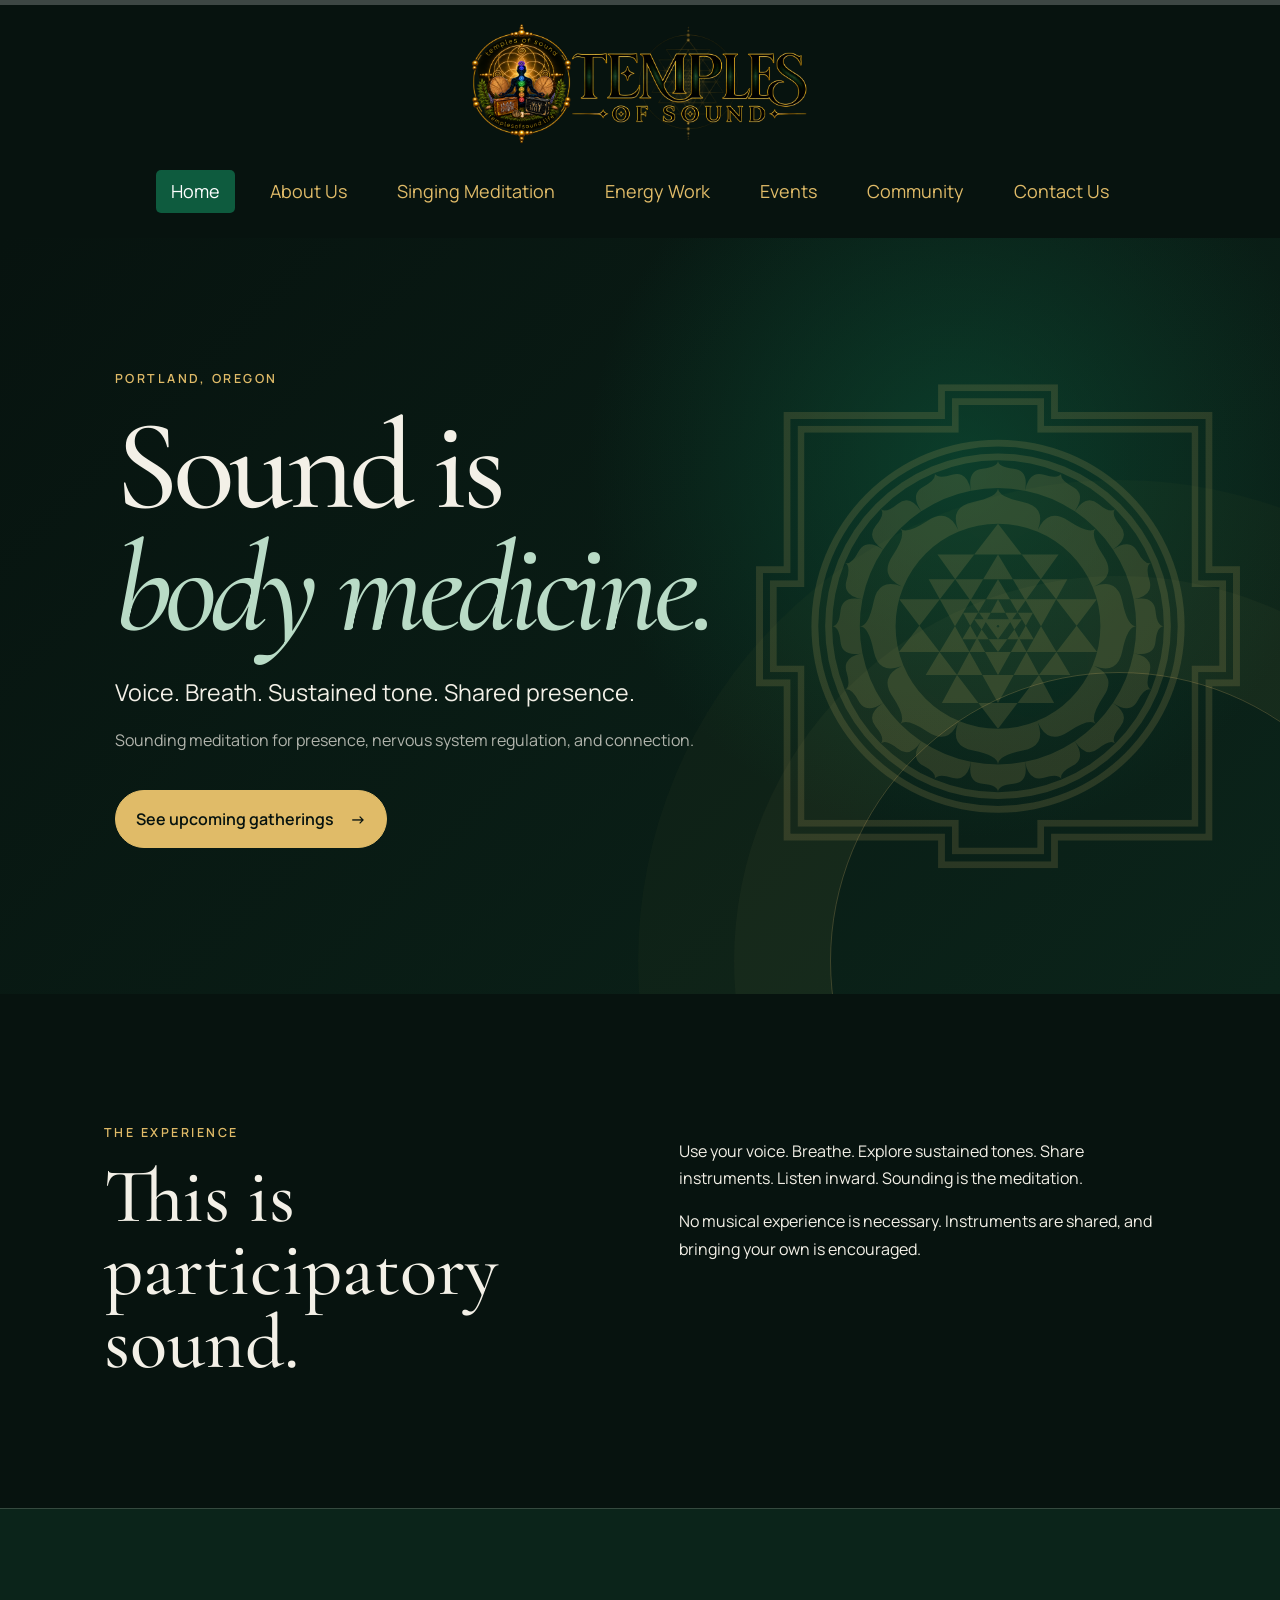
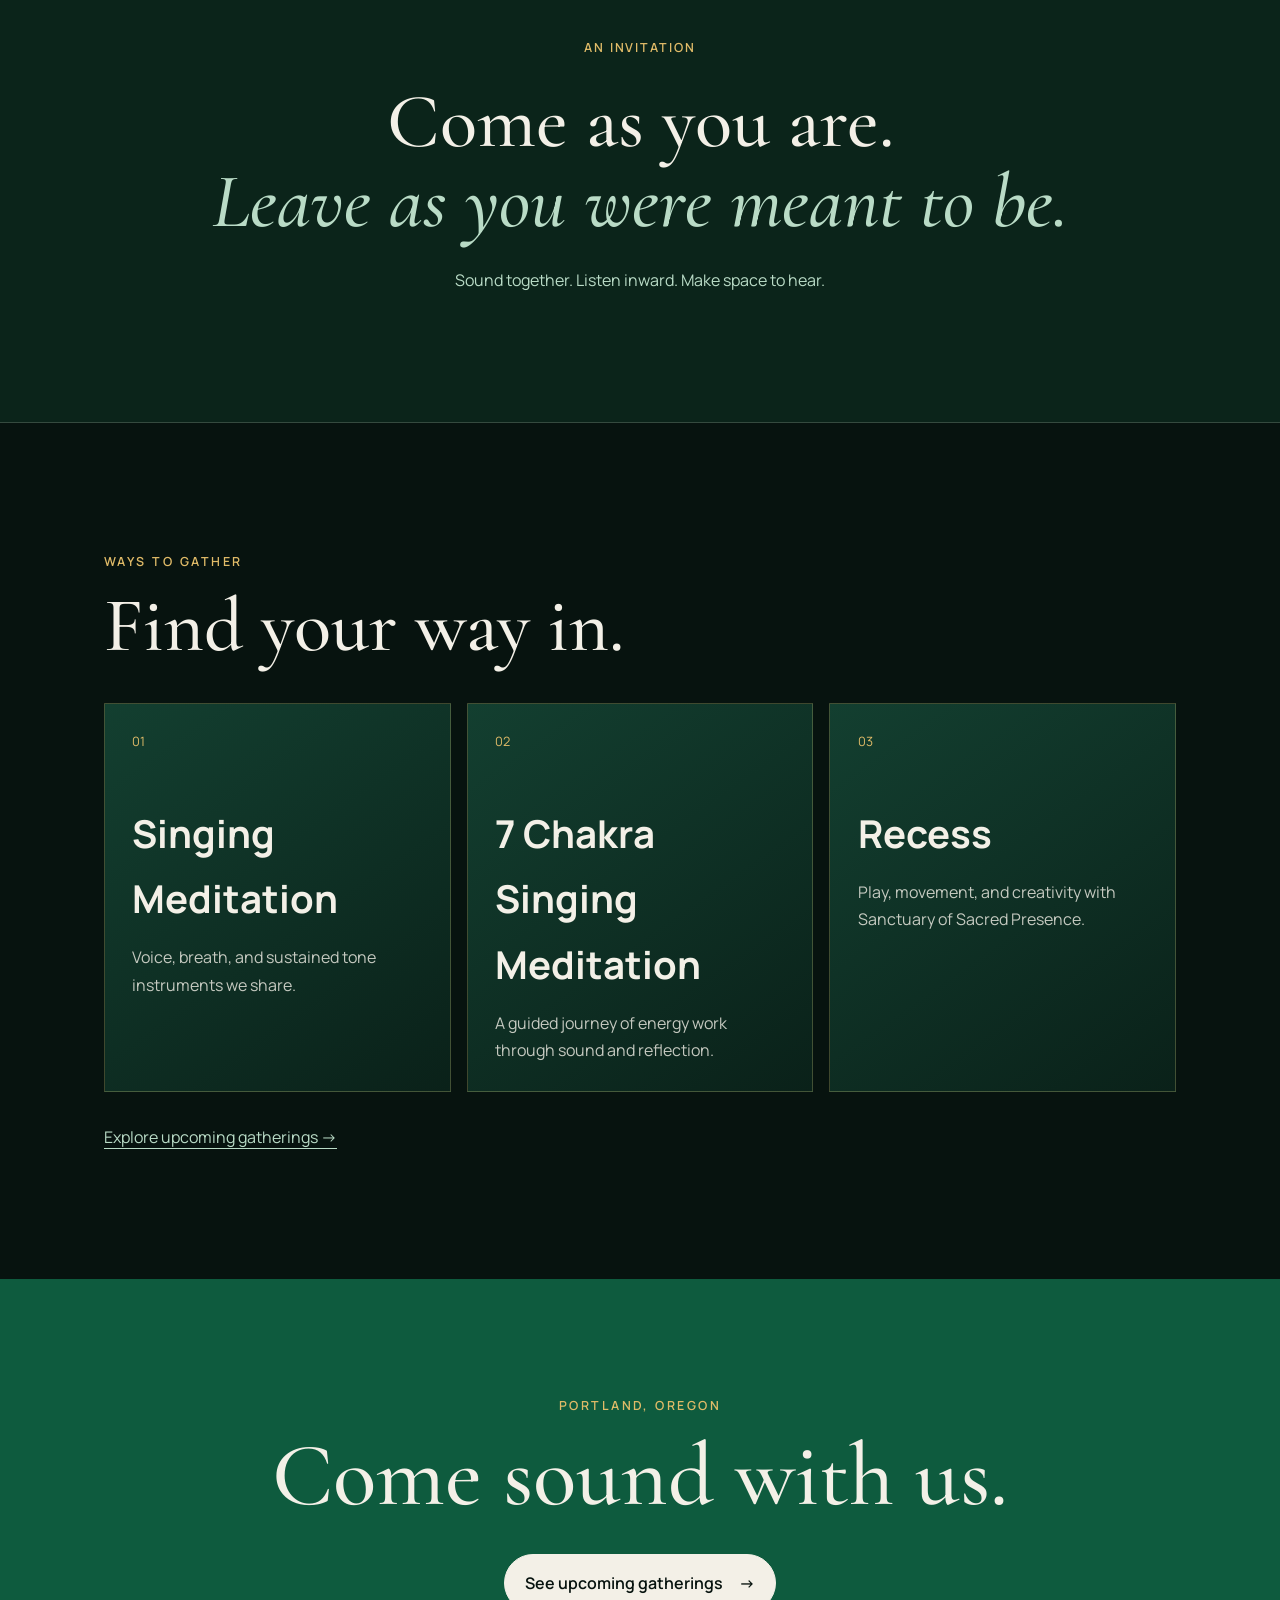
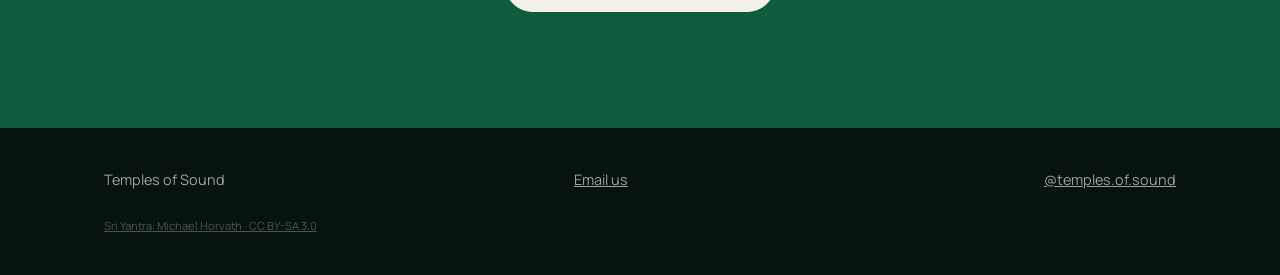
==== index.html @ f9190e91 "Add files via upload" ====
<!doctype html>
<html lang="en">
<head>
  <meta charset="utf-8">
  <meta name="viewport" content="width=device-width, initial-scale=1">
  <meta name="description" content="Participatory sound meditation in Portland, Oregon. Sound, breathe, and explore sustained tones with Temples of Sound. No musical experience needed.">
  <meta name="theme-color" content="#07130f">
  <title>Temples of Sound | Sound together in Portland</title>
  <link rel="preconnect" href="https://fonts.googleapis.com">
  <link rel="preconnect" href="https://fonts.gstatic.com" crossorigin>
  <link href="https://fonts.googleapis.com/css2?family=Cormorant+Garamond:wght@500;600&family=Manrope:wght@400;500;600&display=swap" rel="stylesheet">
  <link rel="stylesheet" href="home.css?v=7">
  <link rel="icon" type="image/svg+xml" href="data:image/svg+xml,%3Csvg xmlns='http://www.w3.org/2000/svg' viewBox='0 0 64 64'%3E%3Crect width='64' height='64' rx='32' fill='%2307130f'/%3E%3Cg fill='none' stroke='%23d9b968' stroke-width='2.5'%3E%3Cellipse cx='32' cy='30' rx='8' ry='21'/%3E%3Cellipse cx='32' cy='30' rx='8' ry='21' transform='rotate(45 32 30)'/%3E%3Cellipse cx='32' cy='30' rx='8' ry='21' transform='rotate(90 32 30)'/%3E%3Cellipse cx='32' cy='30' rx='8' ry='21' transform='rotate(135 32 30)'/%3E%3C/g%3E%3C/svg%3E">
</head>
<body>
  <header class="header">
    <div class="header-inner">
      <a class="brand" href="/" aria-label="Temples of Sound home">
        <img src="assets/header-logo.png" alt="Temples of Sound">
      </a>
      <nav class="nav home-nav" aria-label="Main navigation">
        <a class="active" href="/" aria-current="page">Home</a>
        <a href="/about.html">About Us</a>
        <a href="/singing-meditation.html">Singing Meditation</a>
        <a href="/energy-work.html">Energy Work</a>
        <a href="/events.html">Events</a>
        <a href="/community.html">Community</a>
        <a href="/contact.html">Contact Us</a>
      </nav>
    </div>
  </header>

  <main id="top">
    <section class="hero" aria-labelledby="hero-title">
      <img class="hero-symbol" src="sri-yantra-actual.svg" alt="" aria-hidden="true">
      <p class="eyebrow">Portland, Oregon</p>
      <h1 id="hero-title">Sound is<br><em>body medicine.</em></h1>
      <p class="intro">Voice. Breath. Sustained tone. Shared presence.</p>
      <p class="supporting">Sounding meditation for presence, nervous system regulation, and connection.</p>
      <a class="button" href="events.html">See upcoming gatherings <span aria-hidden="true">→</span></a>
    </section>

    <section class="welcome" id="participate" aria-labelledby="welcome-title">
      <div>
        <p class="eyebrow">The experience</p>
        <h2 id="welcome-title">This is participatory sound.</h2>
      </div>
      <div class="welcome-copy">
        <p>Use your voice. Breathe. Explore sustained tones. Share instruments. Listen inward. Sounding is the meditation.</p>
        <p>No musical experience is necessary. Instruments are shared, and bringing your own is encouraged.</p>
      </div>
    </section>

    <section class="mantra" aria-label="Temples of Sound invitation">
      <p>An invitation</p>
      <h2>Come as you are.<br><em>Leave as you were meant to be.</em></h2>
      <div>Sound together. Listen inward. Make space to hear.</div>
    </section>

    <section class="offerings" id="offerings" aria-labelledby="offerings-title">
      <p class="eyebrow">Ways to gather</p>
      <h2 id="offerings-title">Find your way in.</h2>
      <div class="cards">
        <article><span>01</span><h3>Singing Meditation</h3><p>Voice, breath, and sustained tone instruments we share.</p></article>
        <article><span>02</span><h3>7 Chakra Singing Meditation</h3><p>A guided journey of energy work through sound and reflection.</p></article>
        <article><span>03</span><h3>Recess</h3><p>Play, movement, and creativity with Sanctuary of Sacred Presence.</p></article>
      </div>
      <a class="text-link" href="events.html">Explore upcoming gatherings <span aria-hidden="true">→</span></a>
    </section>

    <section class="closing" aria-labelledby="closing-title">
      <p class="eyebrow">Portland, Oregon</p>
      <h2 id="closing-title">Come sound with us.</h2>
      <a class="button" href="events.html">See upcoming gatherings <span aria-hidden="true">→</span></a>
    </section>
  </main>

  <footer>
    <p>Temples of Sound</p>
    <a href="mailto:templesofsound.pdx@gmail.com">Email us</a>
    <a href="https://www.instagram.com/temples.of.sound/" target="_blank" rel="noopener noreferrer">@temples.of.sound</a>
    <a class="art-credit" href="https://commons.wikimedia.org/wiki/File:SriYantra_monochrome.svg" target="_blank" rel="noopener noreferrer">Sri Yantra: Michael Horvath · CC BY-SA 3.0</a>
  </footer>
</body>
</html>
---- home.css ----
/* Homepage styles */
:root {
  --ink: #07130f;
  --forest: #0b241a;
  --emerald: #0e5b3e;
  --mint: #b9dbc6;
  --gold: #e0bb68;
  --cream: #f3f0e7;
  --line: rgba(243, 240, 231, 0.18);
}

* { box-sizing: border-box; }

html { scroll-behavior: smooth; scroll-padding-top: 5rem; }

body {
  margin: 0;
  color: var(--cream);
  background: var(--ink);
  font-family: "Manrope", system-ui, sans-serif;
  font-size: 1rem;
  line-height: 1.7;
}

a { color: inherit; }
a:focus-visible { outline: 2px solid var(--gold); outline-offset: 5px; }

.header { background: var(--ink); border-top: 5px solid rgba(255,255,255,.22); }
.header-inner { max-width: 1120px; margin: auto; padding: 18px 28px 0; }
.nav { display: flex; justify-content: center; gap: 20px; flex-wrap: wrap; padding: 22px 0 25px; }
.nav a { color: var(--gold); text-decoration: none; font-size: 18px; padding: 6px 15px; border-radius: 5px; transition: .2s; }
.nav a:hover, .nav a.active { background: var(--emerald); color: white; }

.brand {
  display: flex;
  justify-content: center;
  text-decoration: none;
}

.brand img {
  display: block;
  width: min(360px, 72vw);
  height: auto;
}

.header-link, .text-link {
  color: var(--mint);
  text-underline-offset: .3rem;
  text-decoration-thickness: 1px;
}

.hero {
  position: relative;
  isolation: isolate;
  min-height: min(760px, 84svh);
  display: flex;
  flex-direction: column;
  justify-content: center;
  align-items: flex-start;
  overflow: hidden;
  padding: 5rem max(1.25rem, calc((100vw - 1050px) / 2)) 6rem;
  background:
    radial-gradient(circle at 75% 30%, rgba(14, 91, 62, .52), transparent 34%),
    linear-gradient(135deg, var(--ink), var(--forest));
}

.hero::after {
  content: "";
  position: absolute;
  z-index: -1;
  inset: auto -8rem -16rem auto;
  width: 36rem;
  aspect-ratio: 1;
  border: 1px solid rgba(217, 185, 104, .25);
  border-radius: 50%;
  box-shadow: 0 0 0 6rem rgba(217, 185, 104, .035), 0 0 0 12rem rgba(217, 185, 104, .025);
}

.hero-symbol {
  position: absolute;
  z-index: -1;
  top: 50%;
  right: clamp(-6rem, 2vw, 3rem);
  width: clamp(18rem, 40vw, 34rem);
  aspect-ratio: 1;
  transform: translateY(-48%);
  opacity: .15;
  filter: drop-shadow(0 0 18px rgba(224, 187, 104, .06));
}

.eyebrow {
  margin: 0 0 1.1rem;
  color: var(--gold);
  font-size: .78rem;
  font-weight: 600;
  letter-spacing: .2em;
  text-transform: uppercase;
}

h1, h2 {
  margin: 0;
  font-family: "Cormorant Garamond", Georgia, serif;
  font-weight: 500;
  line-height: .95;
}

h1 {
  max-width: 850px;
  font-size: clamp(4rem, 10vw, 8.5rem);
  letter-spacing: -.045em;
}

h1 em { color: var(--mint); font-weight: 500; }

.intro {
  max-width: 690px;
  margin: 1.6rem 0 0;
  font-size: clamp(1.15rem, 2.1vw, 1.45rem);
  line-height: 1.55;
}

.supporting { max-width: 670px; margin: 1rem 0 0; color: rgba(243, 240, 231, .72); }

.button {
  display: inline-flex;
  align-items: center;
  gap: 1rem;
  margin-top: 2.25rem;
  padding: .9rem 1.25rem;
  color: var(--ink);
  background: var(--gold);
  border: 1px solid var(--gold);
  border-radius: 999px;
  font-weight: 600;
  text-decoration: none;
  transition: background .2s ease, color .2s ease, transform .2s ease;
}

.button:hover, .button:focus-visible { color: var(--cream); background: transparent; transform: translateY(-2px); }

.welcome, .practice {
  display: grid;
  grid-template-columns: minmax(0, .95fr) minmax(0, 1fr);
  gap: clamp(2.5rem, 8vw, 8rem);
  max-width: 1200px;
  margin: 0 auto;
  padding: clamp(5rem, 10vw, 9rem) clamp(1.25rem, 5vw, 4.5rem);
}

.welcome h2, .practice h2, .mantra h2 { font-size: clamp(2.8rem, 6vw, 5.3rem); }
.welcome-copy, .practice-copy { max-width: 34rem; padding-top: 1rem; }
.welcome-copy p:first-child, .practice-copy p:first-child { margin-top: 0; }

.mantra {
  padding: clamp(5rem, 10vw, 9rem) clamp(1.25rem, 8vw, 8rem);
  color: var(--cream);
  background: var(--forest);
  text-align: center;
  border-block: 1px solid var(--line);
}

.mantra p { margin: 0 0 1.5rem; color: var(--gold); font-size: .78rem; font-weight: 600; letter-spacing: .16em; text-transform: uppercase; }
.mantra h2 { line-height: 1.05; margin-bottom: 1.5rem; }
.mantra em { color: var(--mint); font-weight: 500; }
.mantra div { color: var(--mint); }

.offerings { max-width: 1200px; margin: auto; padding: clamp(5rem, 10vw, 9rem) clamp(1.25rem, 5vw, 4.5rem); }
.offerings h2 { font-size: clamp(2.8rem, 6vw, 5.3rem); }
.cards { display: grid; grid-template-columns: repeat(3, 1fr); gap: 1rem; margin-top: 2.5rem; }
.cards article { min-height: 260px; padding: 1.7rem; border: 1px solid rgba(217, 185, 104, .25); background: linear-gradient(145deg, #133f30, #0a2119); }
.cards span { display: block; margin-bottom: 3rem; color: var(--gold); font-size: .8rem; }
.cards h3 { margin: 0 0 .8rem; font-size: clamp(2rem, 3vw, 2.7rem); }
.cards p { margin: 0; color: rgba(243, 240, 231, .8); }
.offerings .text-link { margin-top: 2rem; }

.closing { padding: clamp(5rem, 9vw, 8rem) 1.25rem; background: var(--emerald); text-align: center; }
.closing h2 { font-size: clamp(3rem, 7vw, 6rem); }
.closing .button { background: var(--cream); border-color: var(--cream); }
.closing .button:hover { background: transparent; color: var(--cream); }

.practice { border-bottom: 1px solid var(--line); }
.text-link { display: inline-block; margin-top: 1.25rem; }

footer {
  display: grid;
  grid-template-columns: 1fr 1fr auto;
  gap: 1.5rem;
  max-width: 1200px;
  margin: 0 auto;
  padding: 2.5rem clamp(1.25rem, 5vw, 4.5rem);
  color: rgba(243, 240, 231, .65);
  font-size: .9rem;
}

footer p { margin: 0; }
.art-credit { opacity: .45; font-size: .7rem; }

@media (max-width: 720px) {
  .header-inner { padding: 18px 18px 0; }
  .brand img { width: min(240px, 68vw); }
  .hero { min-height: calc(88svh - 100px); padding-top: 4rem; }
  .home-nav { display: flex; flex-direction: row; justify-content: flex-start; flex-wrap: nowrap; overflow-x: auto; gap: .35rem; padding: 10px 0 16px; -webkit-overflow-scrolling: touch; }
  .home-nav a { flex: 0 0 auto; white-space: nowrap; font-size: 16px; }
  .hero-symbol { top: 38%; right: -9rem; width: 25rem; opacity: .1; }
  .welcome, .practice { grid-template-columns: 1fr; gap: 2rem; }
  .welcome-copy, .practice-copy { padding-top: 0; }
  .cards { grid-template-columns: 1fr; }
  .cards article { min-height: 0; }
  .cards span { margin-bottom: 1.5rem; }
  footer { grid-template-columns: 1fr; gap: .5rem; }
}

@media (prefers-reduced-motion: reduce) {
  html { scroll-behavior: auto; }
  .button { transition: none; }
}
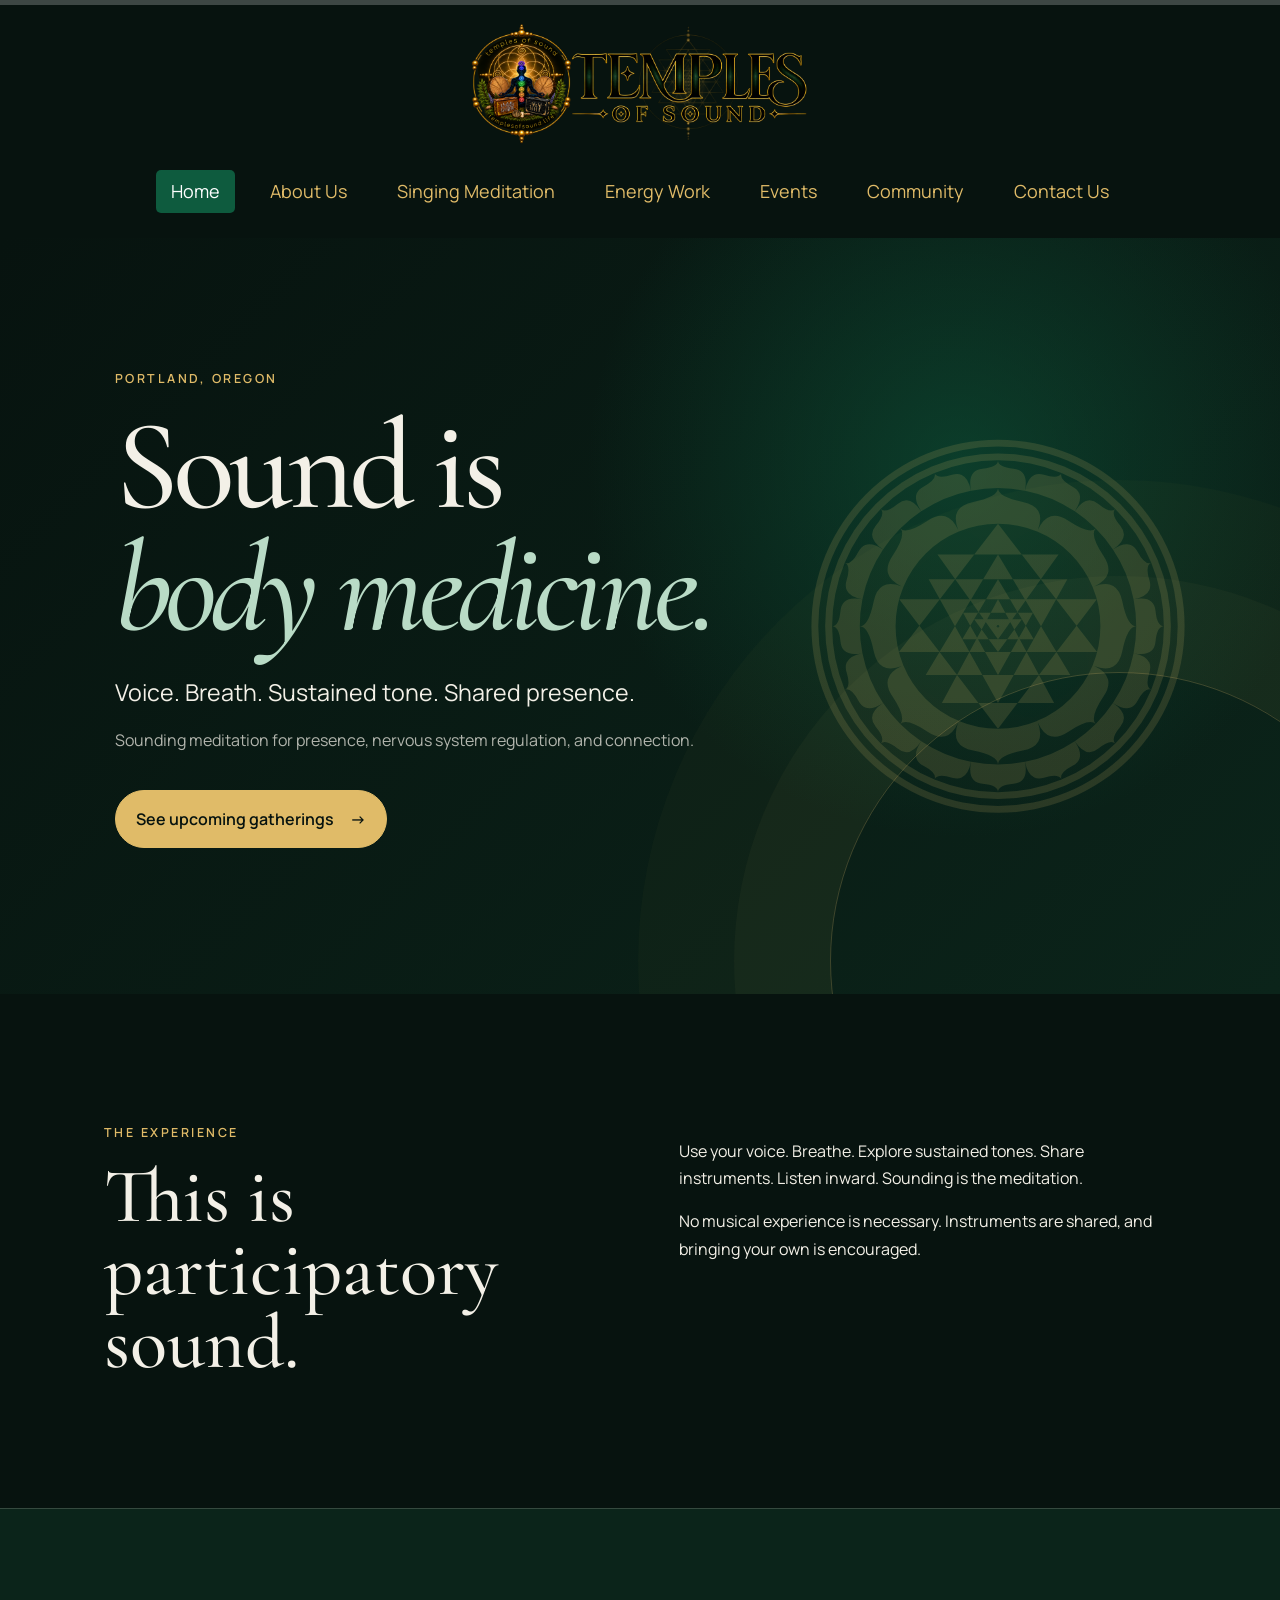
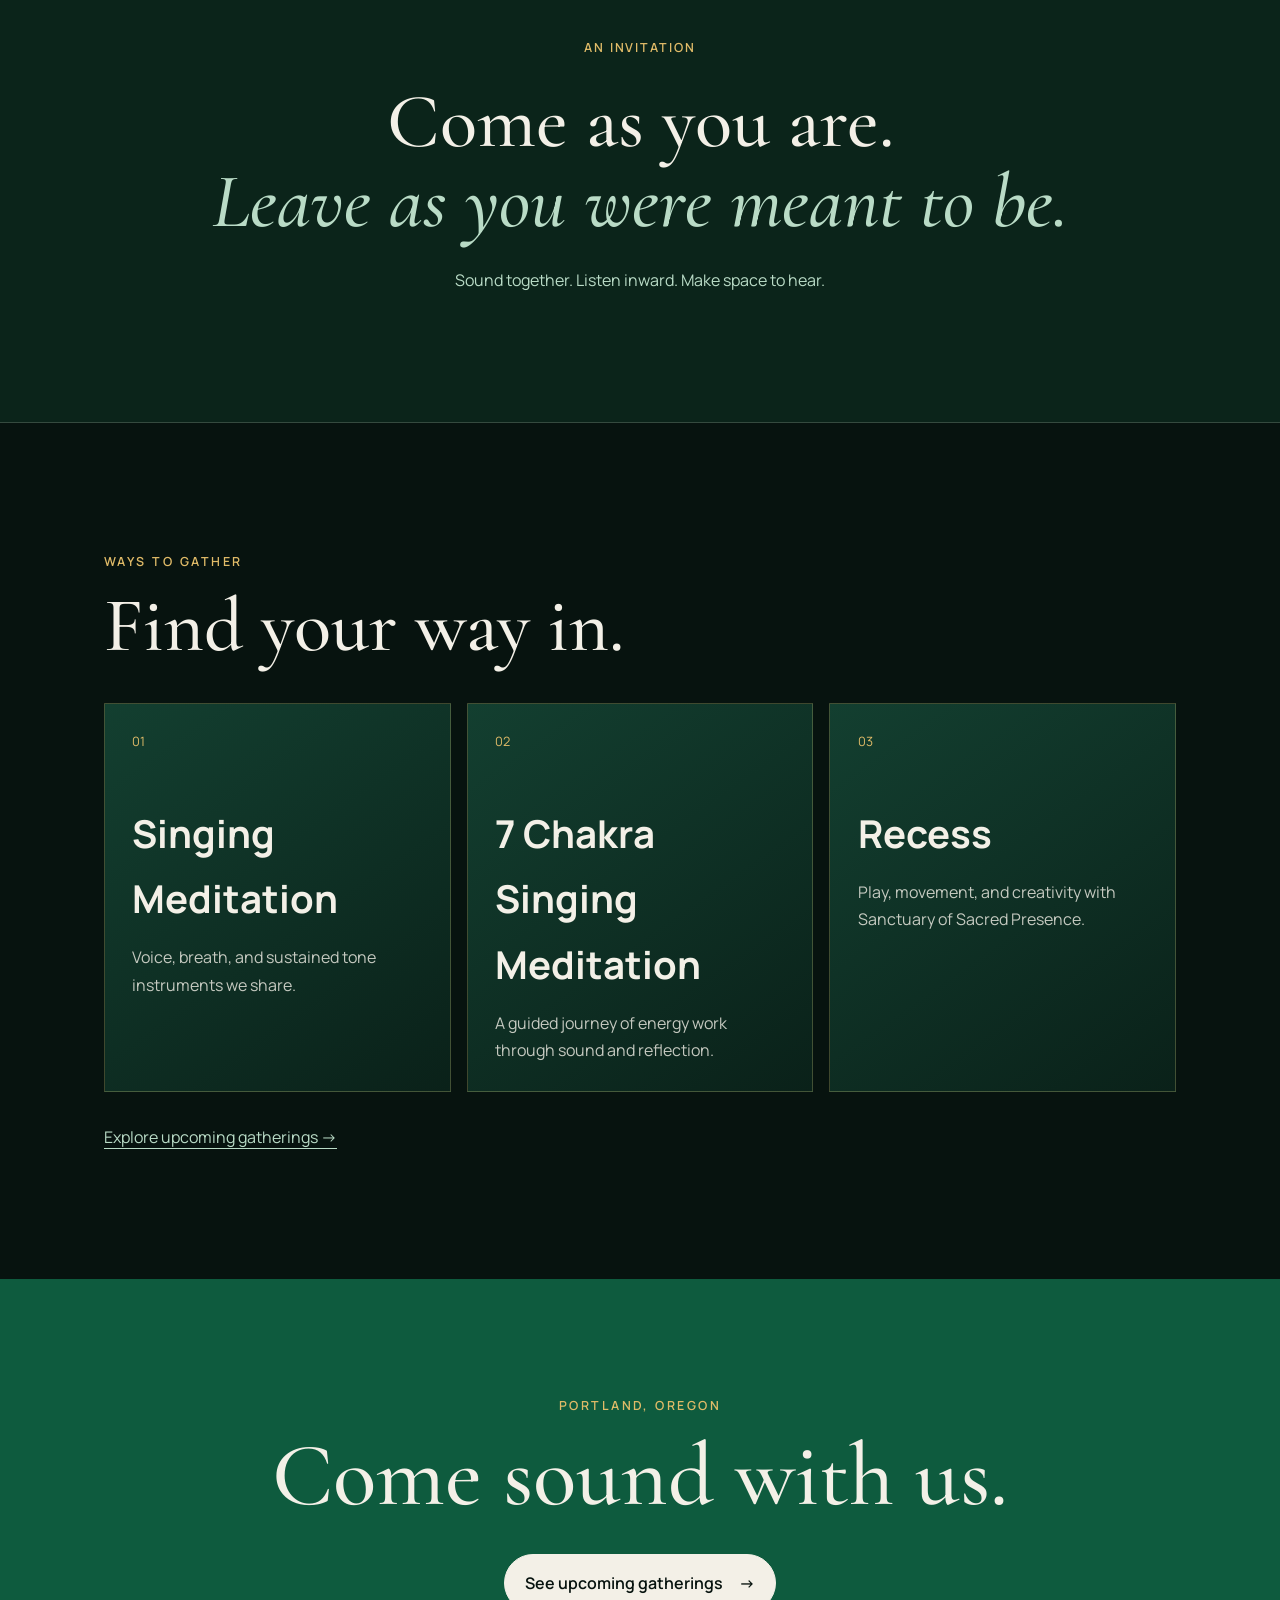
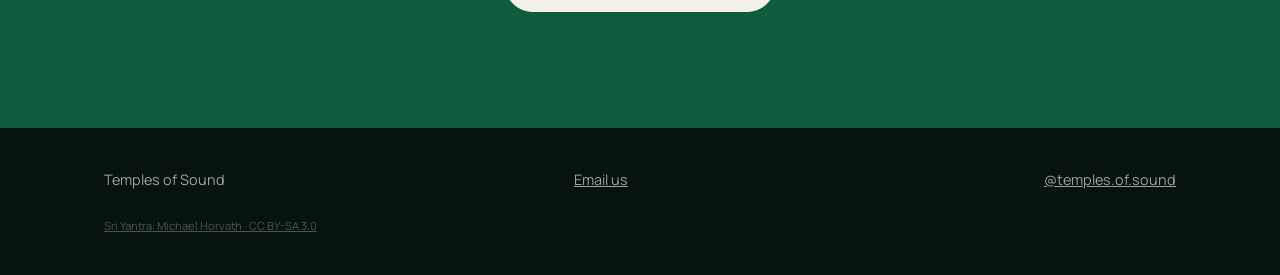
==== commit 1025602d: "Add files via upload" ====
--- a/index.html
+++ b/index.html
@@ -32,7 +32,7 @@
 
   <main id="top">
     <section class="hero" aria-labelledby="hero-title">
-      <img class="hero-symbol" src="sri-yantra-actual.svg" alt="" aria-hidden="true">
+      <img class="hero-symbol" src="sri-yantra-actual.svg?v=2" alt="" aria-hidden="true">
       <p class="eyebrow">Portland, Oregon</p>
       <h1 id="hero-title">Sound is<br><em>body medicine.</em></h1>
       <p class="intro">Voice. Breath. Sustained tone. Shared presence.</p>
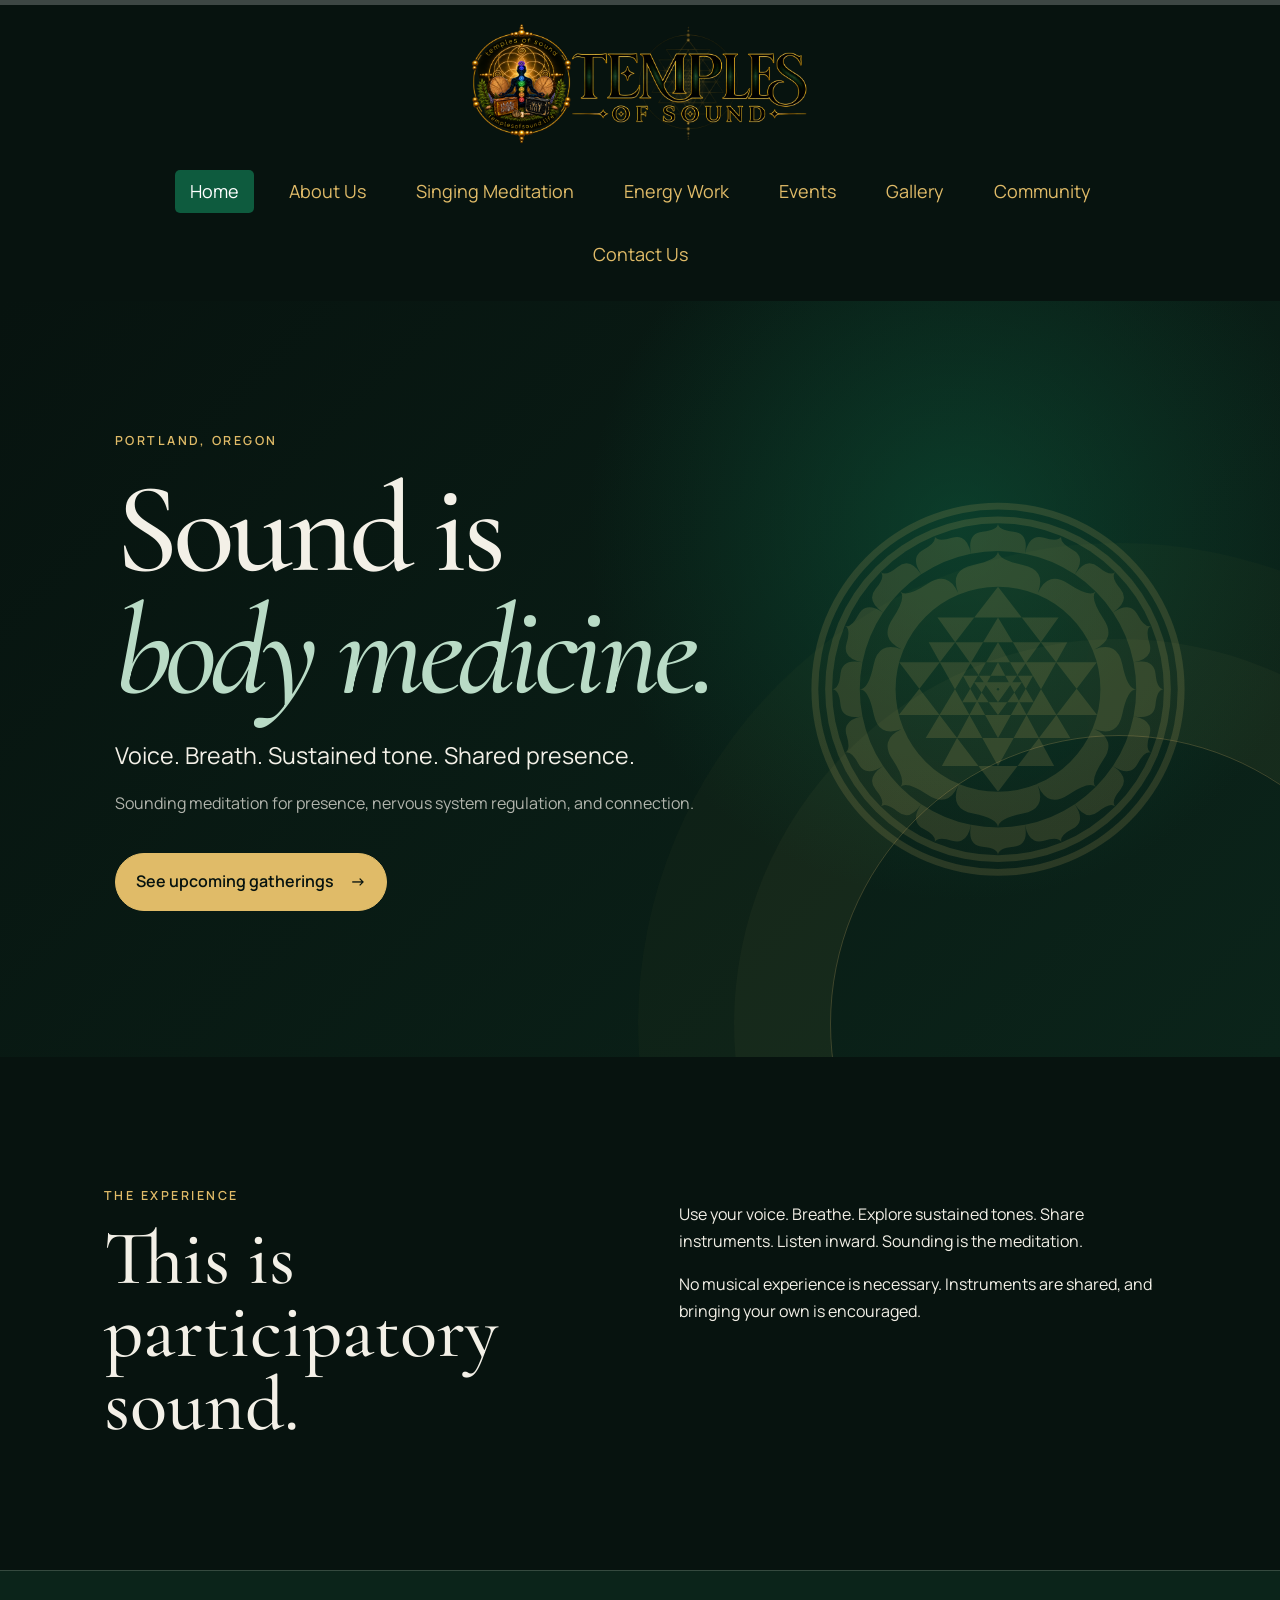
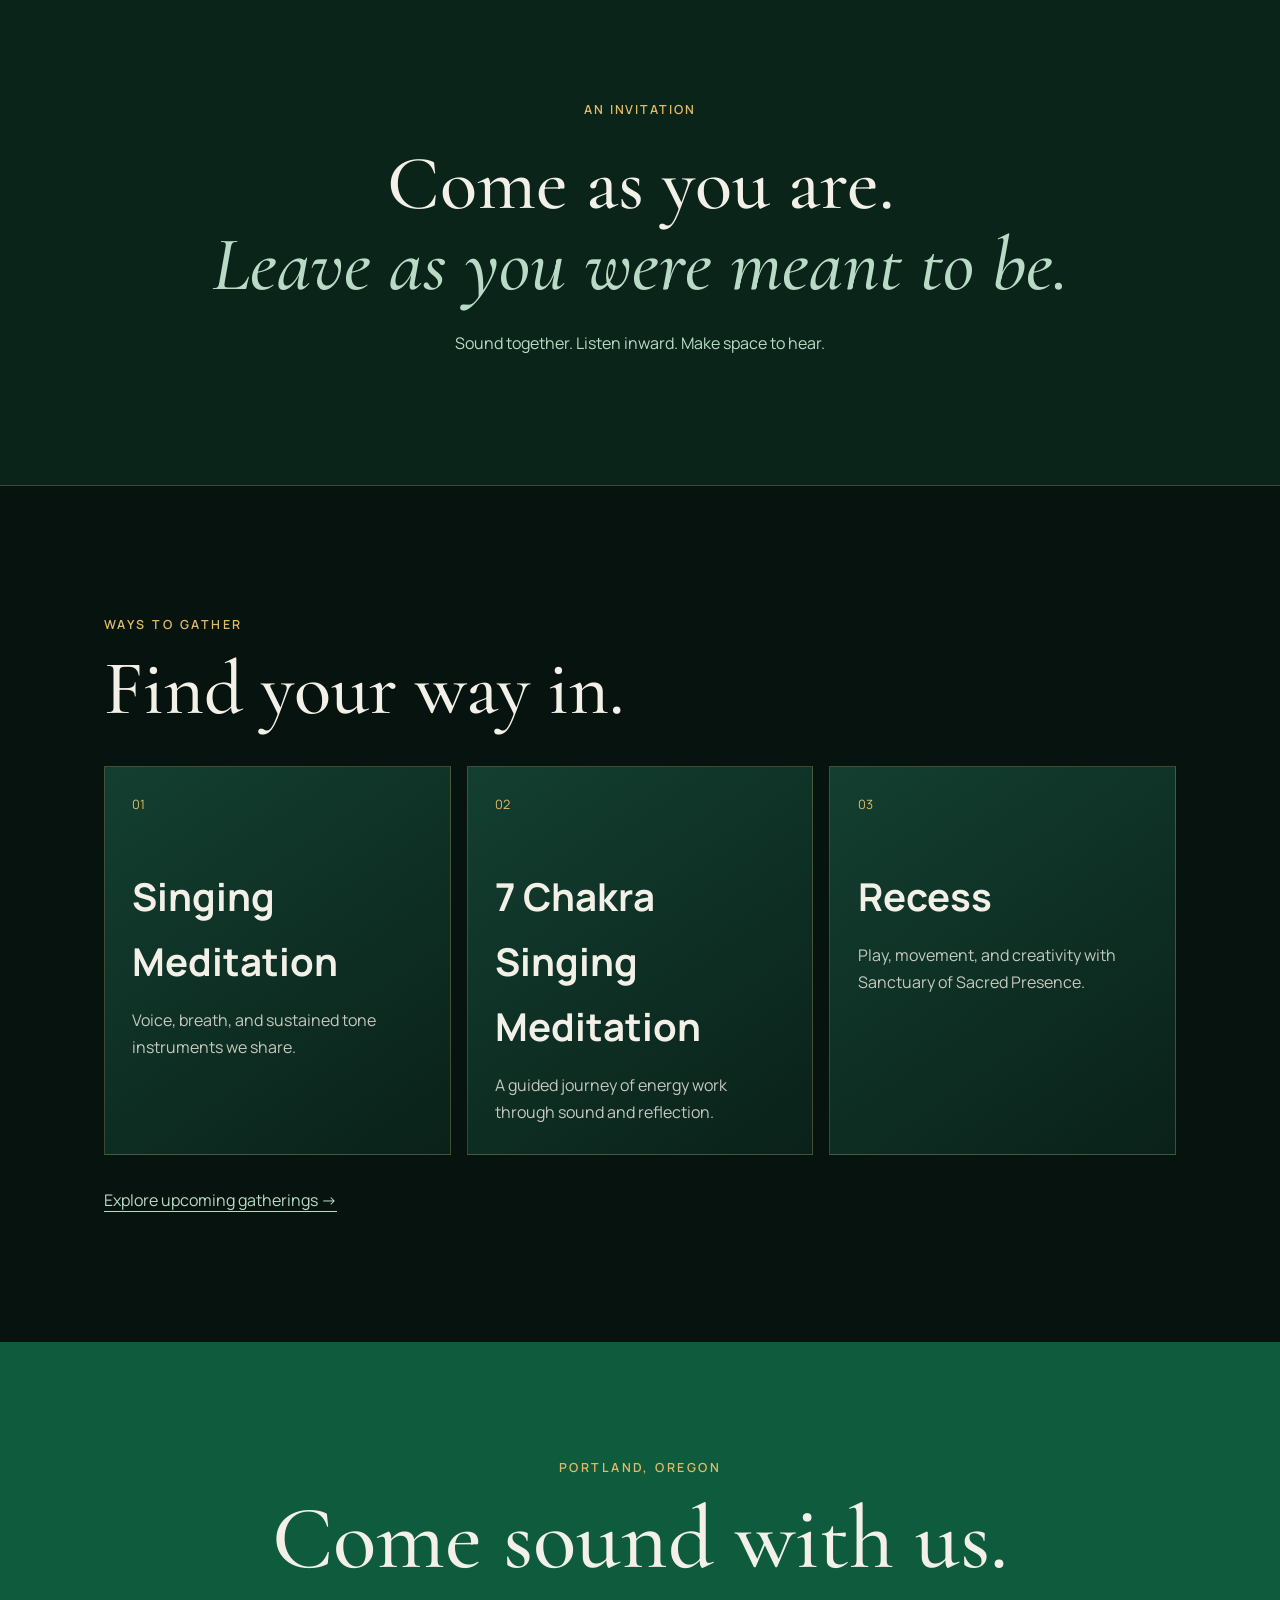
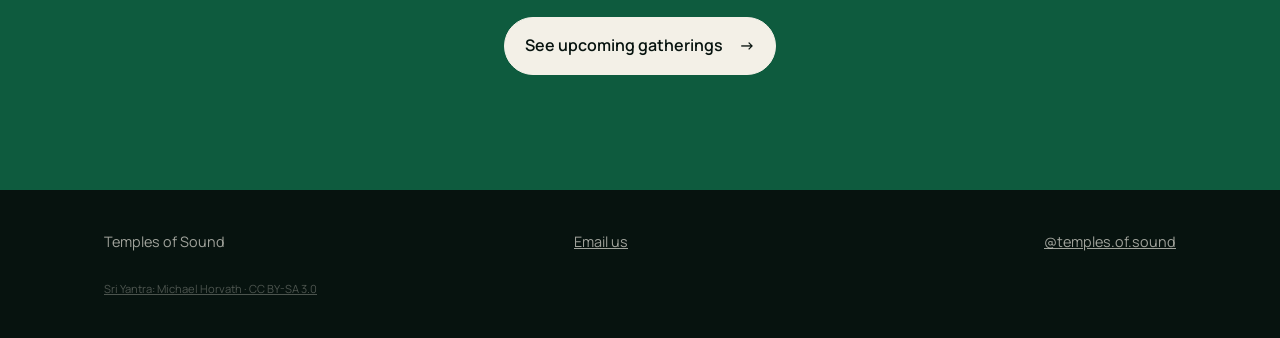
==== commit be61fb8a: "Add files via upload" ====
--- a/index.html
+++ b/index.html
@@ -24,6 +24,7 @@
         <a href="/singing-meditation.html">Singing Meditation</a>
         <a href="/energy-work.html">Energy Work</a>
         <a href="/events.html">Events</a>
+        <a href="/gallery.html">Gallery</a>
         <a href="/community.html">Community</a>
         <a href="/contact.html">Contact Us</a>
       </nav>
@@ -81,5 +82,6 @@
     <a href="https://www.instagram.com/temples.of.sound/" target="_blank" rel="noopener noreferrer">@temples.of.sound</a>
     <a class="art-credit" href="https://commons.wikimedia.org/wiki/File:SriYantra_monochrome.svg" target="_blank" rel="noopener noreferrer">Sri Yantra: Michael Horvath · CC BY-SA 3.0</a>
   </footer>
+  <script src="/script.js?v=4"></script>
 </body>
 </html>
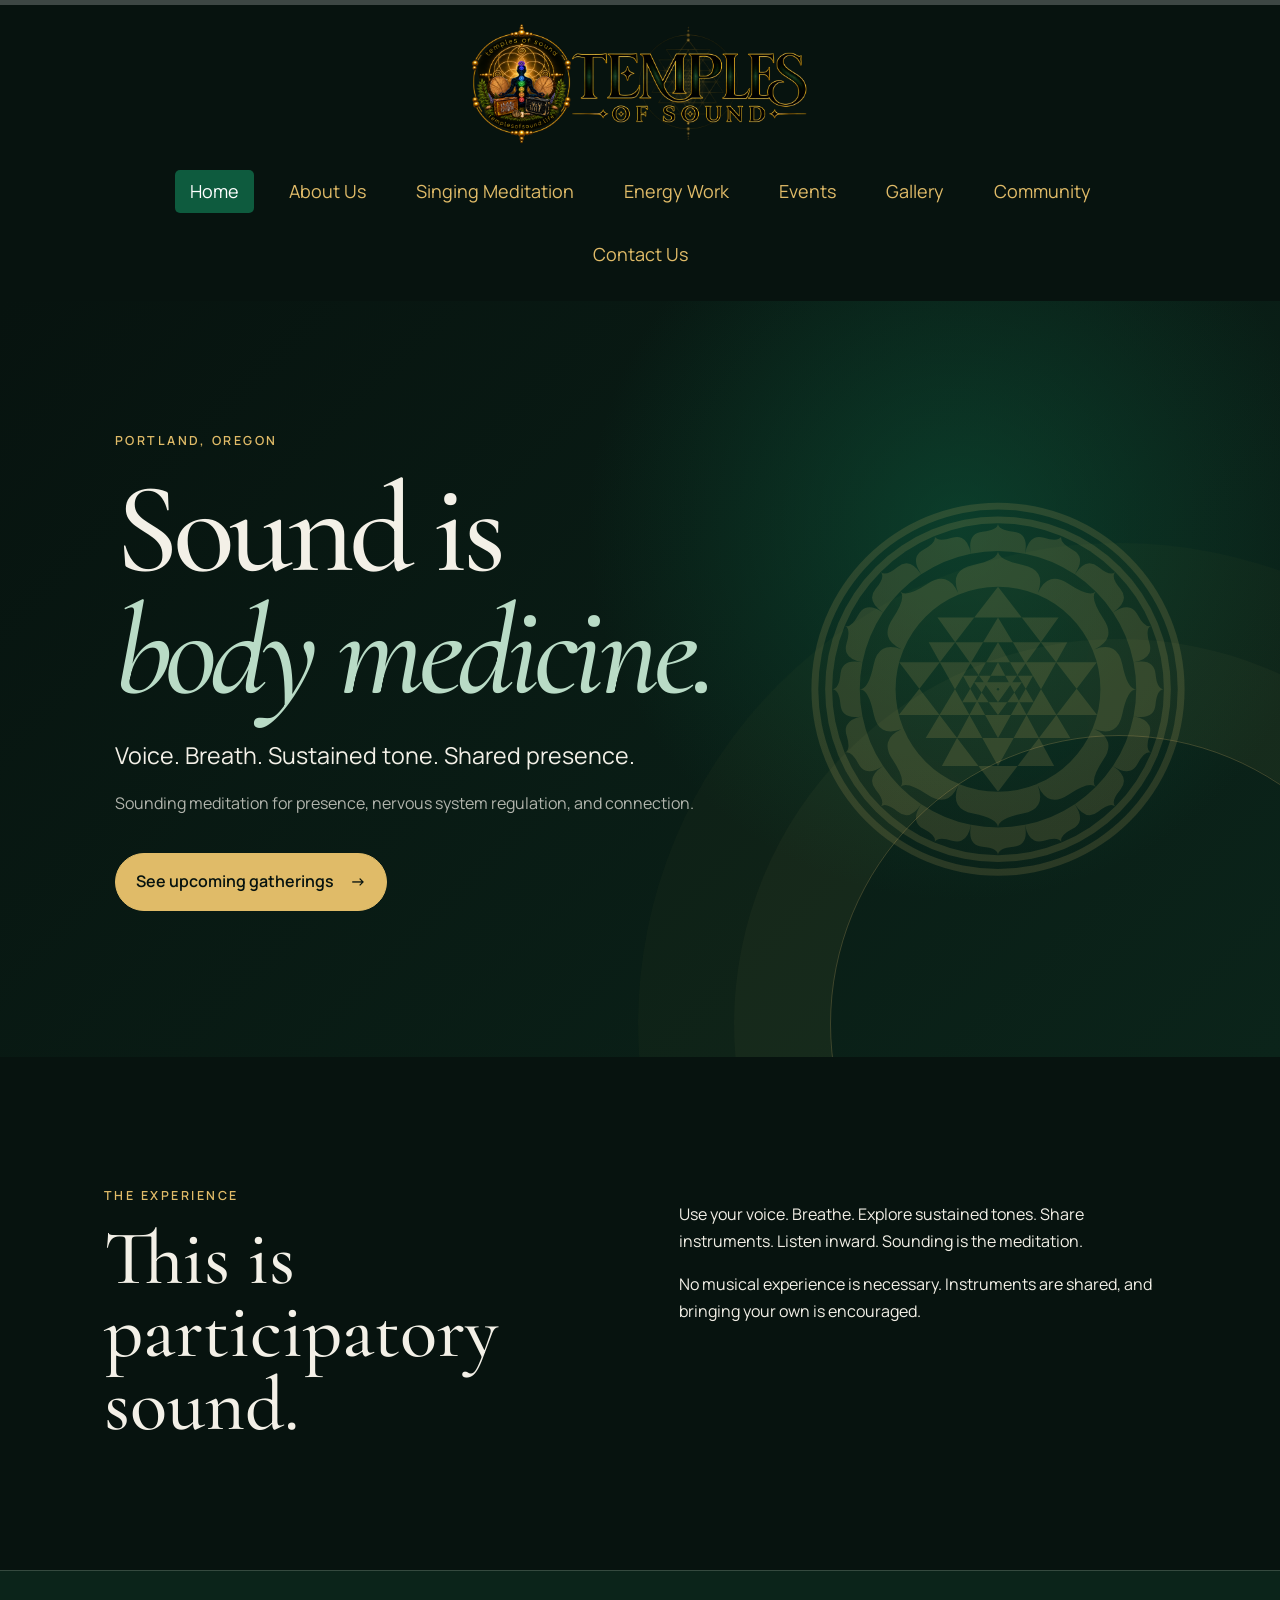
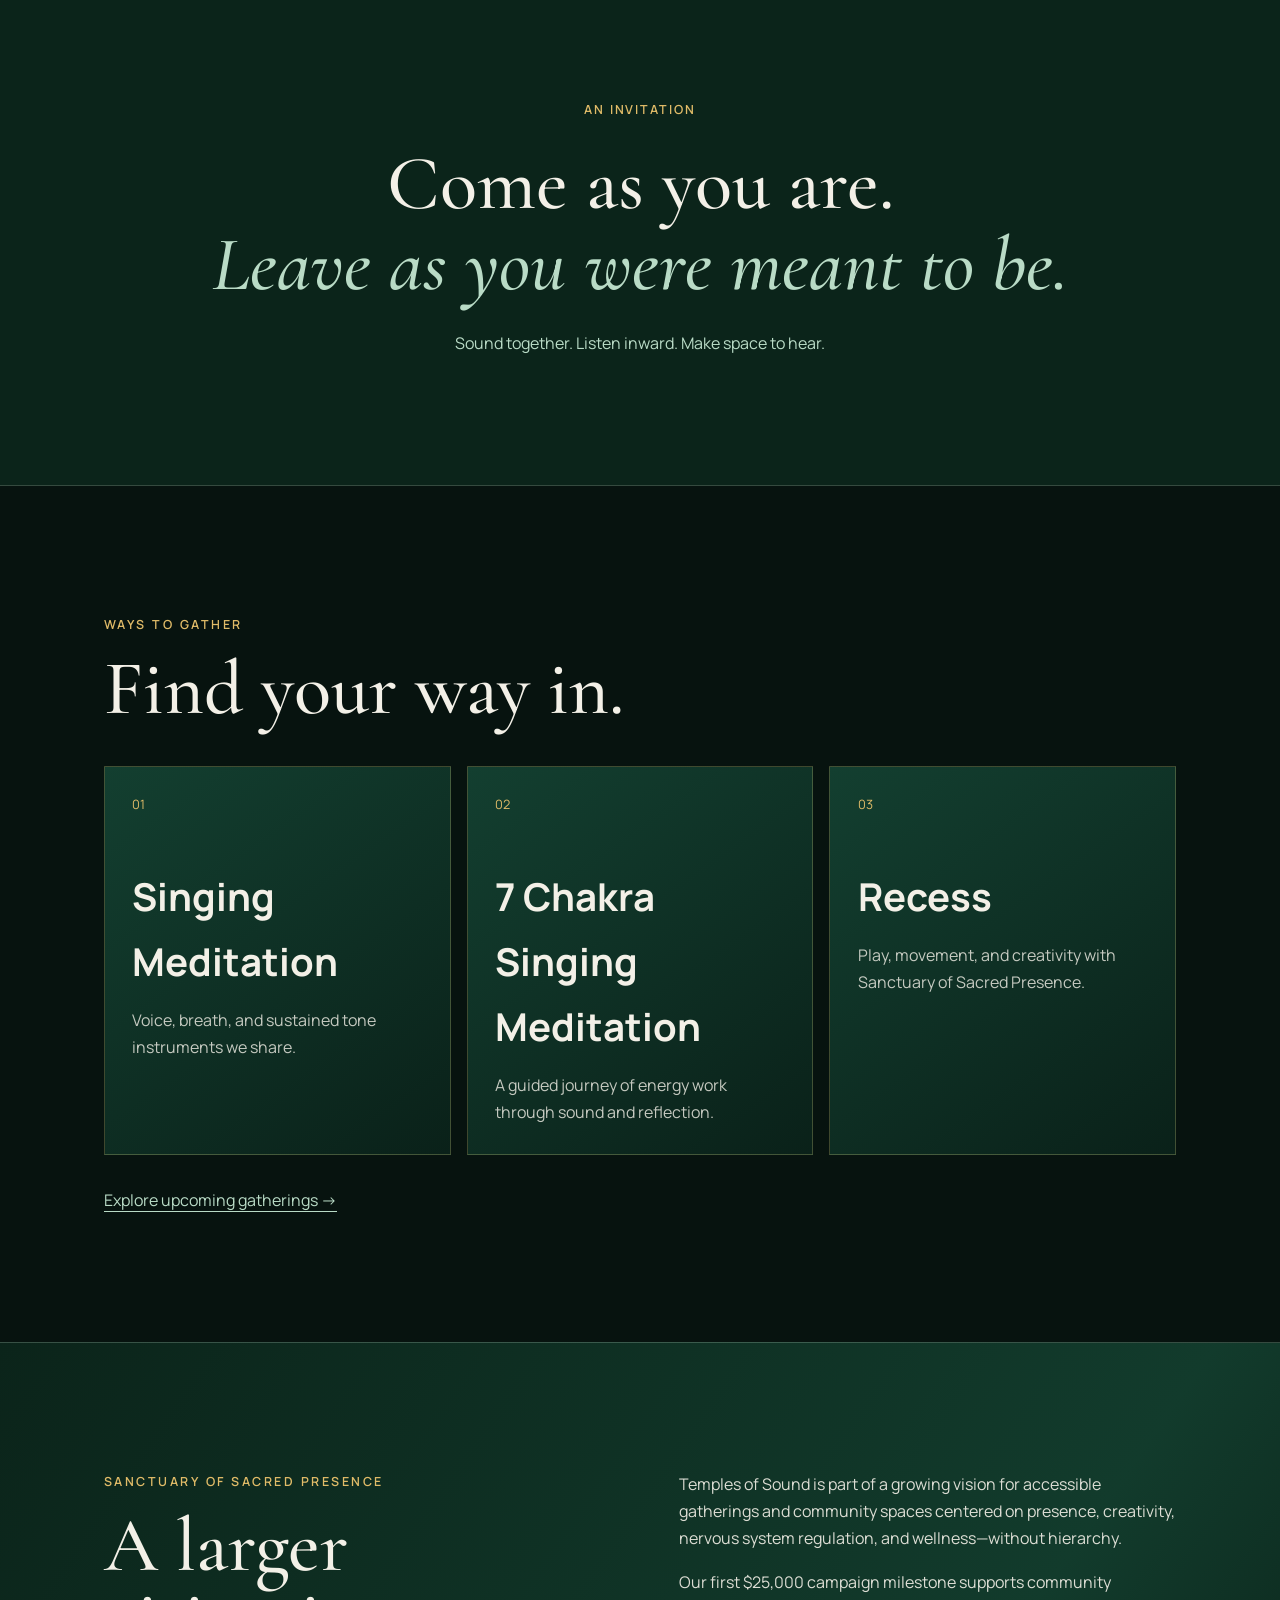
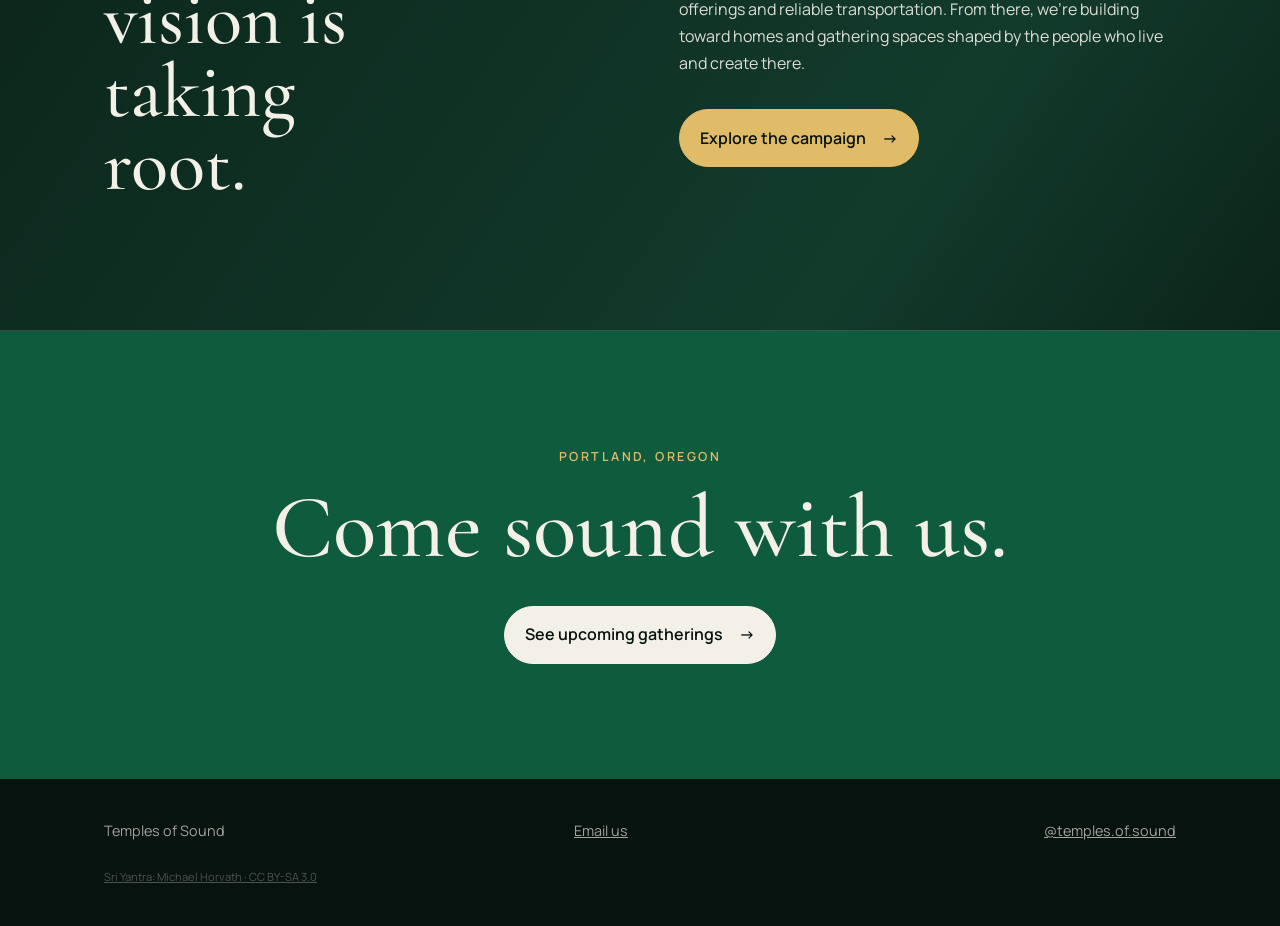
==== commit 7796479a: "Add Sanctuary campaign section and fundraiser links" ====
--- a/index.html
+++ b/index.html
@@ -9,7 +9,7 @@
   <link rel="preconnect" href="https://fonts.googleapis.com">
   <link rel="preconnect" href="https://fonts.gstatic.com" crossorigin>
   <link href="https://fonts.googleapis.com/css2?family=Cormorant+Garamond:wght@500;600&family=Manrope:wght@400;500;600&display=swap" rel="stylesheet">
-  <link rel="stylesheet" href="home.css?v=7">
+  <link rel="stylesheet" href="home.css?v=8">
   <link rel="icon" type="image/svg+xml" href="data:image/svg+xml,%3Csvg xmlns='http://www.w3.org/2000/svg' viewBox='0 0 64 64'%3E%3Crect width='64' height='64' rx='32' fill='%2307130f'/%3E%3Cg fill='none' stroke='%23d9b968' stroke-width='2.5'%3E%3Cellipse cx='32' cy='30' rx='8' ry='21'/%3E%3Cellipse cx='32' cy='30' rx='8' ry='21' transform='rotate(45 32 30)'/%3E%3Cellipse cx='32' cy='30' rx='8' ry='21' transform='rotate(90 32 30)'/%3E%3Cellipse cx='32' cy='30' rx='8' ry='21' transform='rotate(135 32 30)'/%3E%3C/g%3E%3C/svg%3E">
 </head>
 <body>
@@ -69,6 +69,20 @@
       <a class="text-link" href="events.html">Explore upcoming gatherings <span aria-hidden="true">→</span></a>
     </section>
 
+    <section class="campaign" id="campaign" aria-labelledby="campaign-title">
+      <div class="campaign-inner">
+        <div>
+          <p class="eyebrow">Sanctuary of Sacred Presence</p>
+          <h2 id="campaign-title">A larger vision is taking root.</h2>
+        </div>
+        <div class="campaign-copy">
+          <p>Temples of Sound is part of a growing vision for accessible gatherings and community spaces centered on presence, creativity, nervous system regulation, and wellness—without hierarchy.</p>
+          <p>Our first $25,000 campaign milestone supports community offerings and reliable transportation. From there, we’re building toward homes and gathering spaces shaped by the people who live and create there.</p>
+          <a class="button" href="https://www.gofundme.com/f/sanctuary-of-sacred-presence-and-the-healing-house-project" target="_blank" rel="noopener noreferrer">Explore the campaign <span aria-hidden="true">→</span></a>
+        </div>
+      </div>
+    </section>
+
     <section class="closing" aria-labelledby="closing-title">
       <p class="eyebrow">Portland, Oregon</p>
       <h2 id="closing-title">Come sound with us.</h2>
--- a/home.css
+++ b/home.css
@@ -173,6 +173,24 @@
 .cards p { margin: 0; color: rgba(243, 240, 231, .8); }
 .offerings .text-link { margin-top: 2rem; }
 
+.campaign {
+  border-block: 1px solid var(--line);
+  background: linear-gradient(125deg, #0b241a, #123b2c 72%, #0b241a);
+}
+.campaign-inner {
+  display: grid;
+  grid-template-columns: minmax(0, .95fr) minmax(0, 1fr);
+  gap: clamp(2.5rem, 8vw, 8rem);
+  max-width: 1200px;
+  margin: auto;
+  padding: clamp(5rem, 10vw, 8rem) clamp(1.25rem, 5vw, 4.5rem);
+}
+.campaign h2 { max-width: 9ch; font-size: clamp(2.8rem, 6vw, 5.3rem); }
+.campaign-copy { max-width: 36rem; }
+.campaign-copy p:first-child { margin-top: 0; }
+.campaign-copy p { color: rgba(243, 240, 231, .9); }
+.campaign .button { margin-top: 1rem; }
+
 .closing { padding: clamp(5rem, 9vw, 8rem) 1.25rem; background: var(--emerald); text-align: center; }
 .closing h2 { font-size: clamp(3rem, 7vw, 6rem); }
 .closing .button { background: var(--cream); border-color: var(--cream); }
@@ -202,7 +220,7 @@
   .home-nav { display: flex; flex-direction: row; justify-content: flex-start; flex-wrap: nowrap; overflow-x: auto; gap: .35rem; padding: 10px 0 16px; -webkit-overflow-scrolling: touch; }
   .home-nav a { flex: 0 0 auto; white-space: nowrap; font-size: 16px; }
   .hero-symbol { top: 38%; right: -9rem; width: 25rem; opacity: .1; }
-  .welcome, .practice { grid-template-columns: 1fr; gap: 2rem; }
+  .welcome, .practice, .campaign-inner { grid-template-columns: 1fr; gap: 2rem; }
   .welcome-copy, .practice-copy { padding-top: 0; }
   .cards { grid-template-columns: 1fr; }
   .cards article { min-height: 0; }
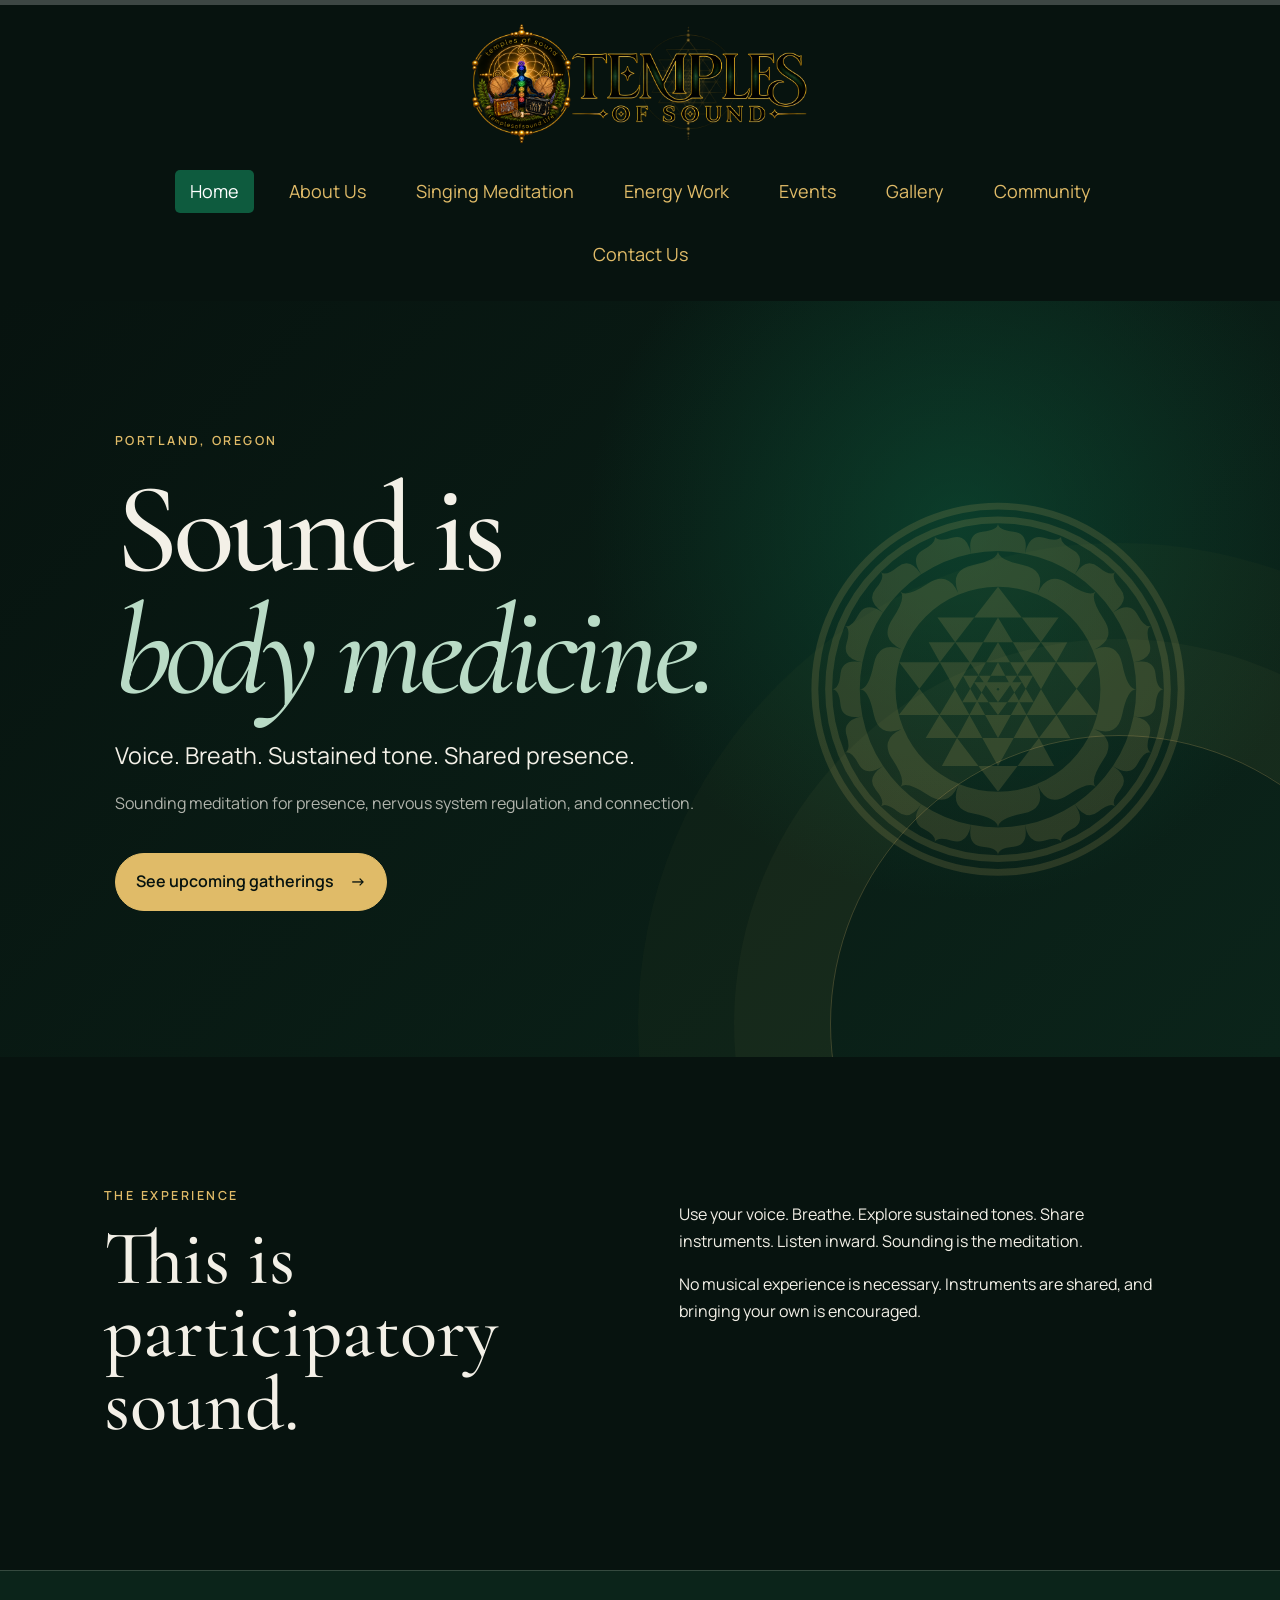
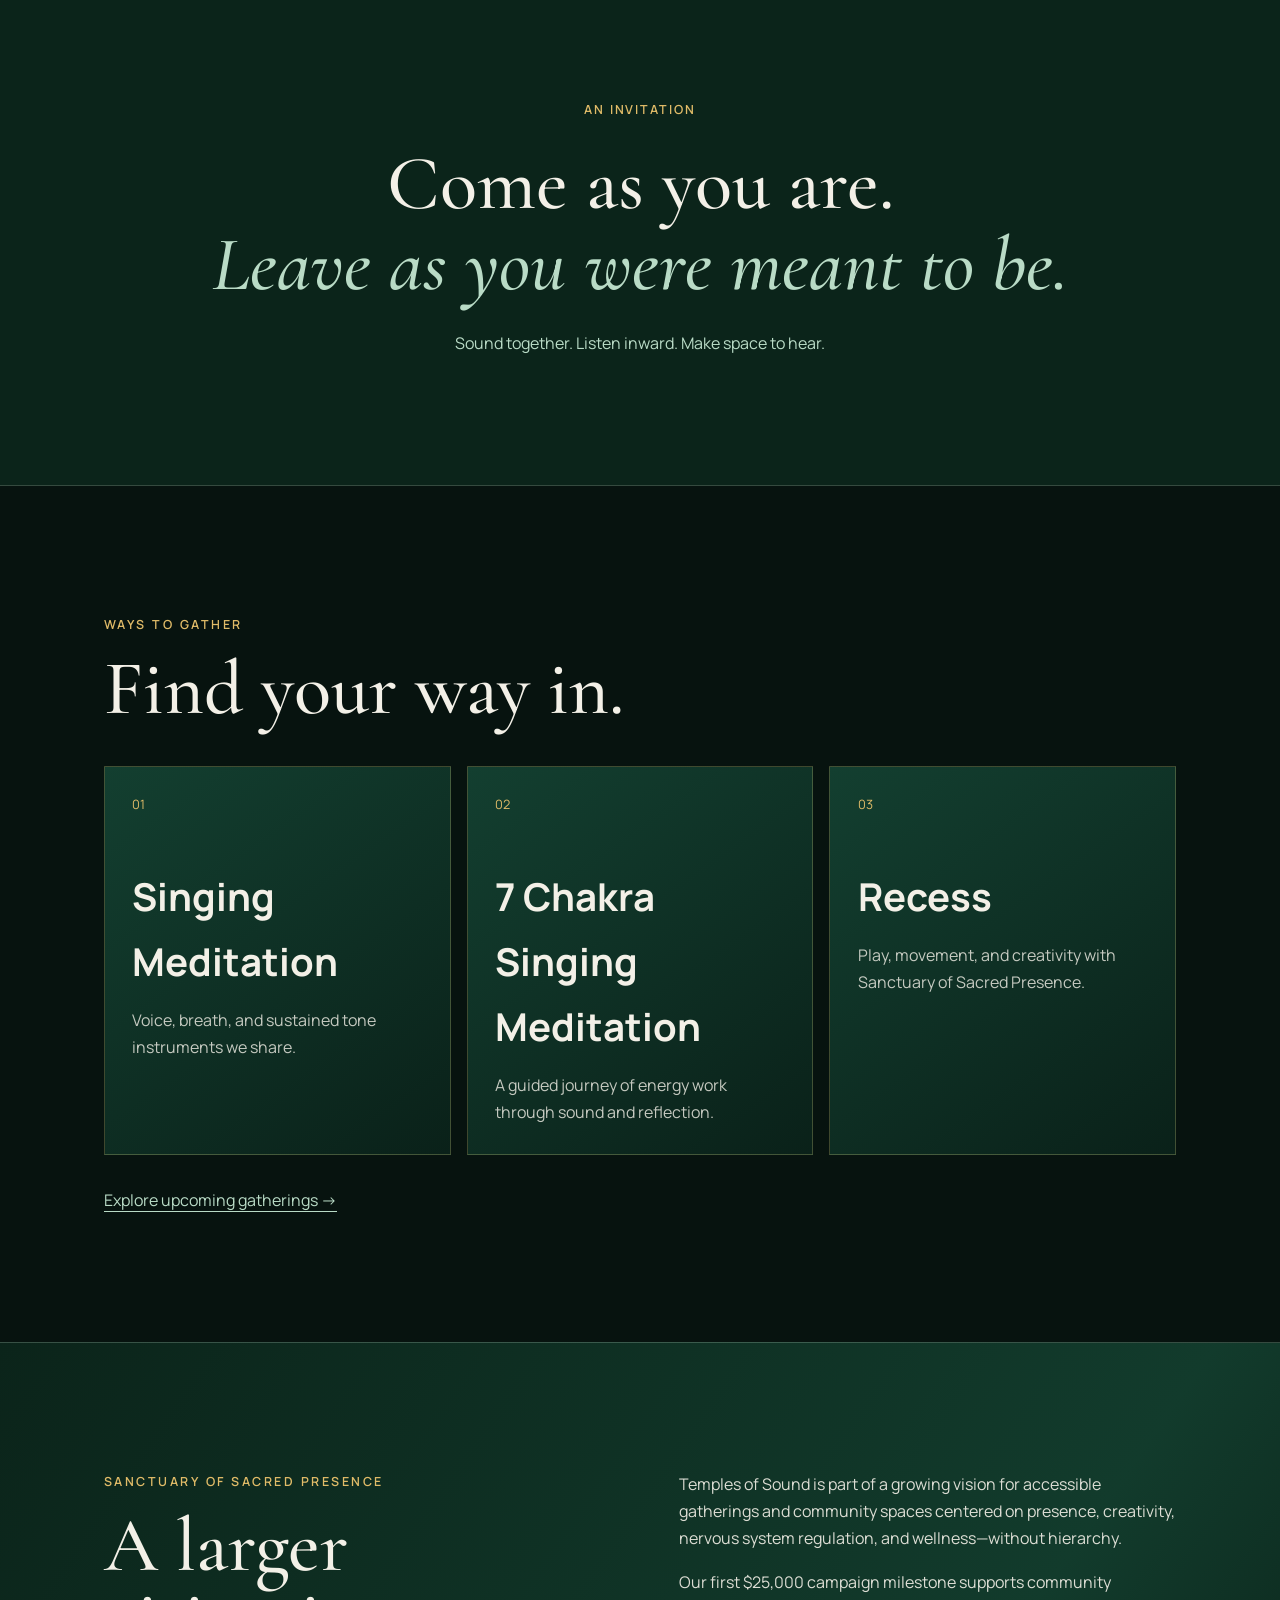
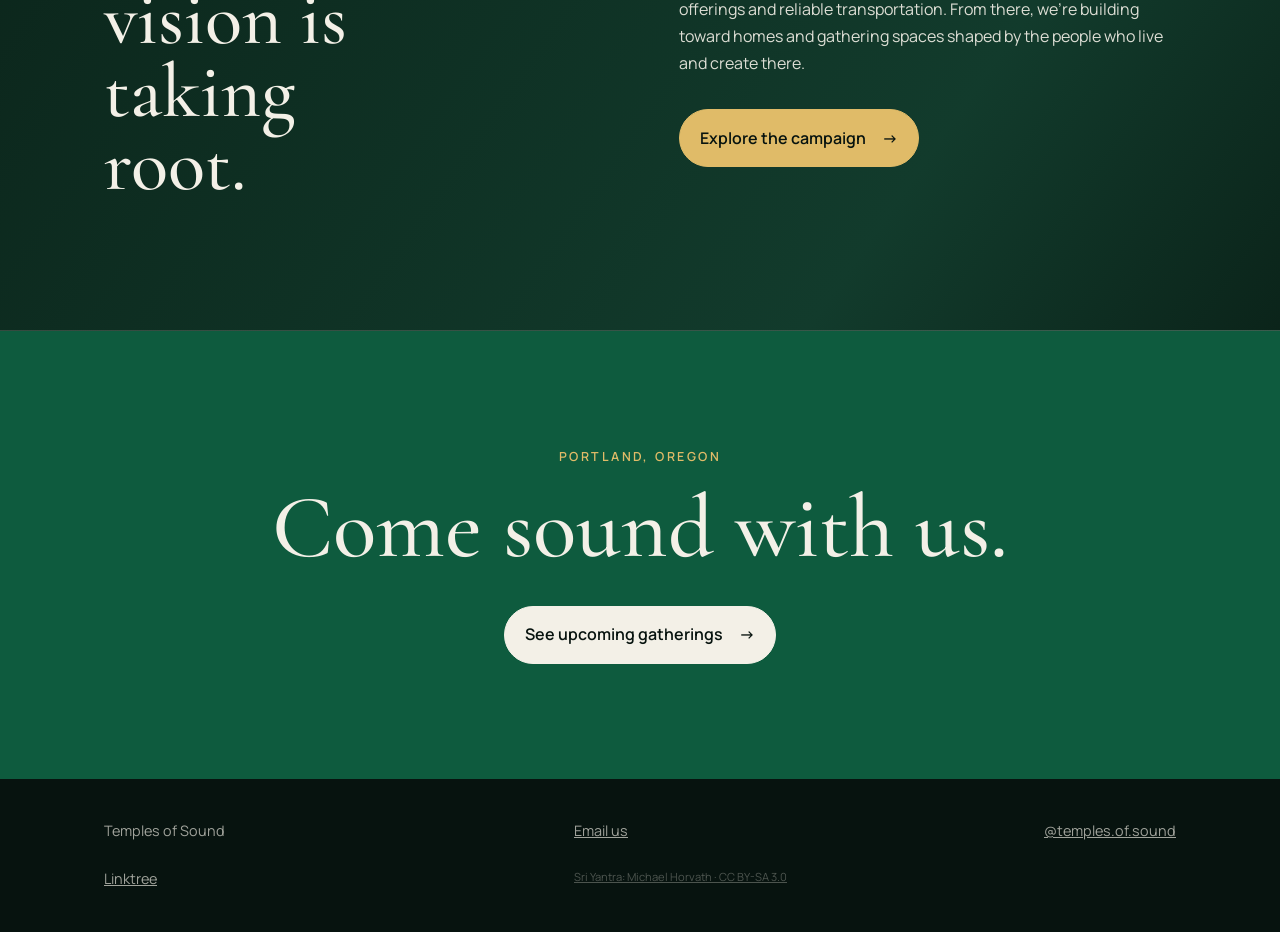
==== commit efe81551: "Add Linktree to site footer" ====
--- a/index.html
+++ b/index.html
@@ -94,6 +94,7 @@
     <p>Temples of Sound</p>
     <a href="mailto:templesofsound.pdx@gmail.com">Email us</a>
     <a href="https://www.instagram.com/temples.of.sound/" target="_blank" rel="noopener noreferrer">@temples.of.sound</a>
+    <a href="https://linktr.ee/templesofsound?utm_source=linktree_profile_share&ltsid=044fd541-209d-4eca-b68c-1b37d0deb558" target="_blank" rel="noopener noreferrer">Linktree</a>
     <a class="art-credit" href="https://commons.wikimedia.org/wiki/File:SriYantra_monochrome.svg" target="_blank" rel="noopener noreferrer">Sri Yantra: Michael Horvath · CC BY-SA 3.0</a>
   </footer>
   <script src="/script.js?v=4"></script>
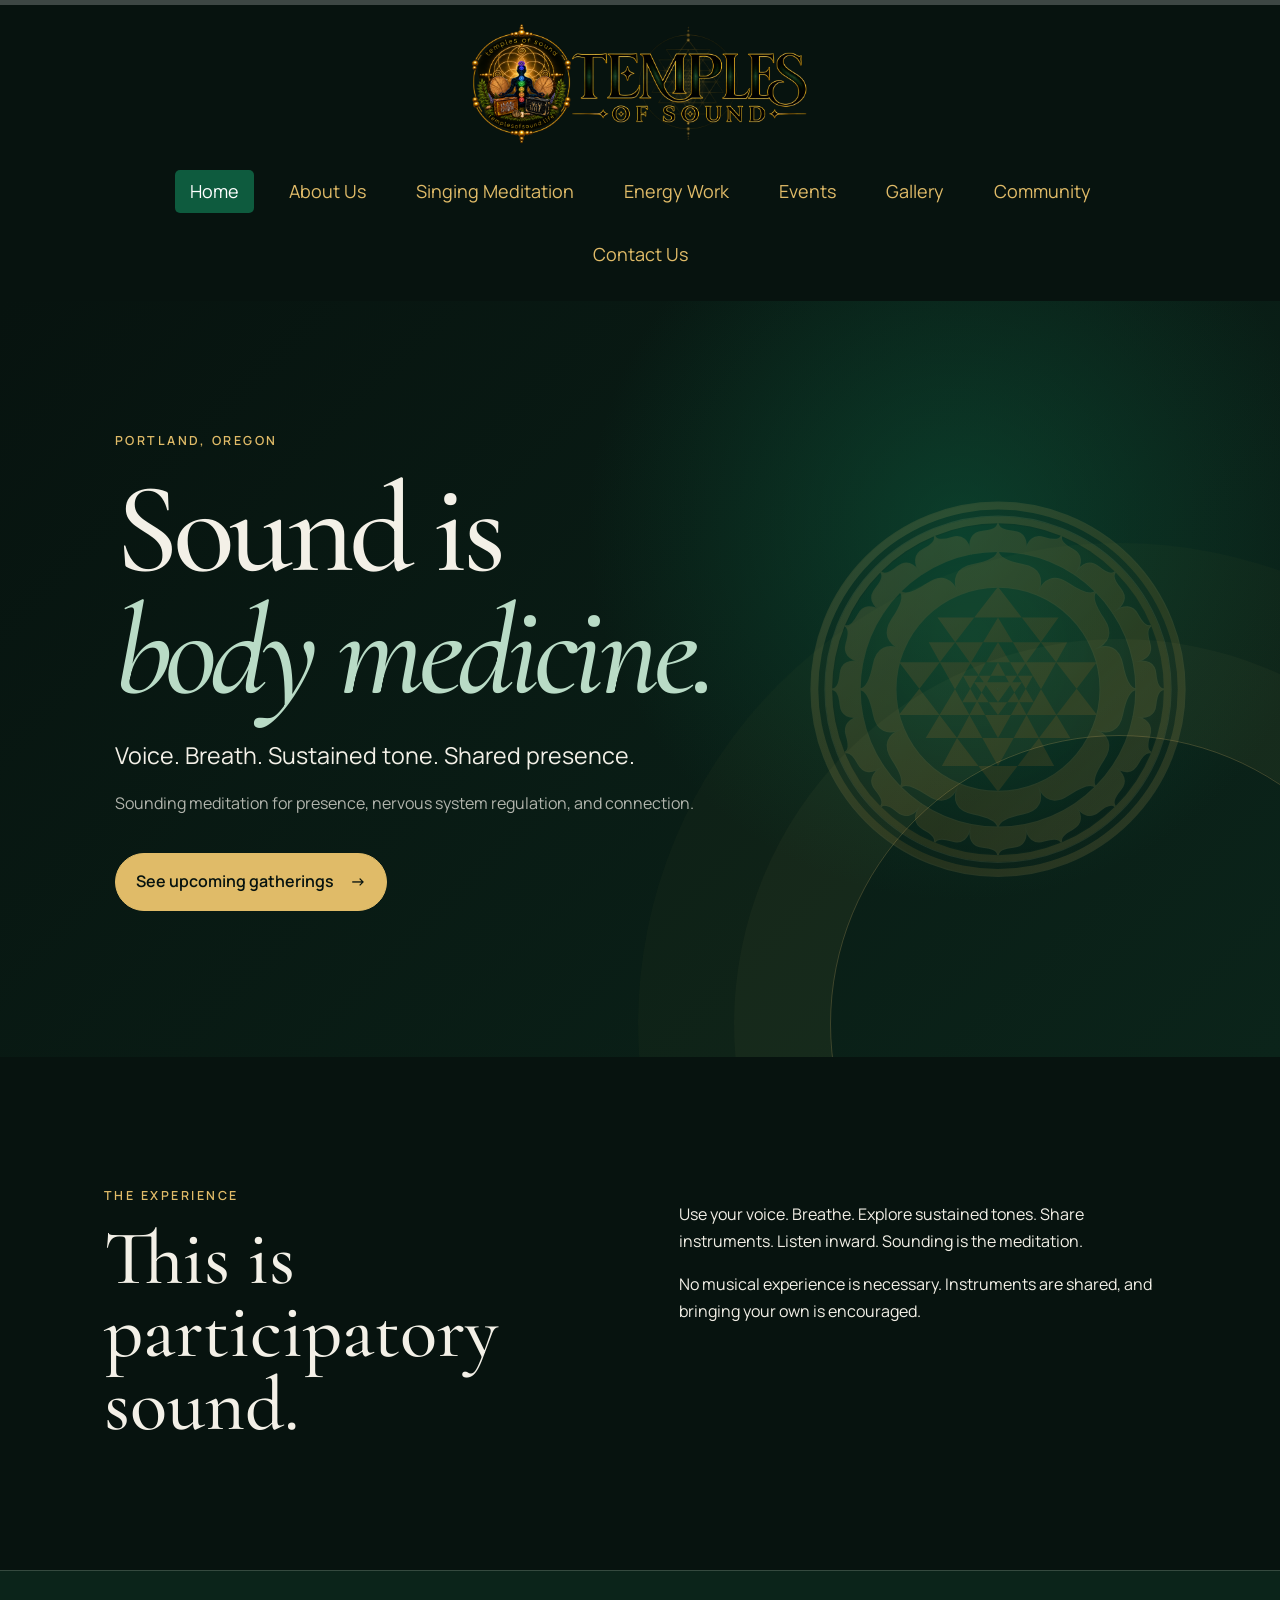
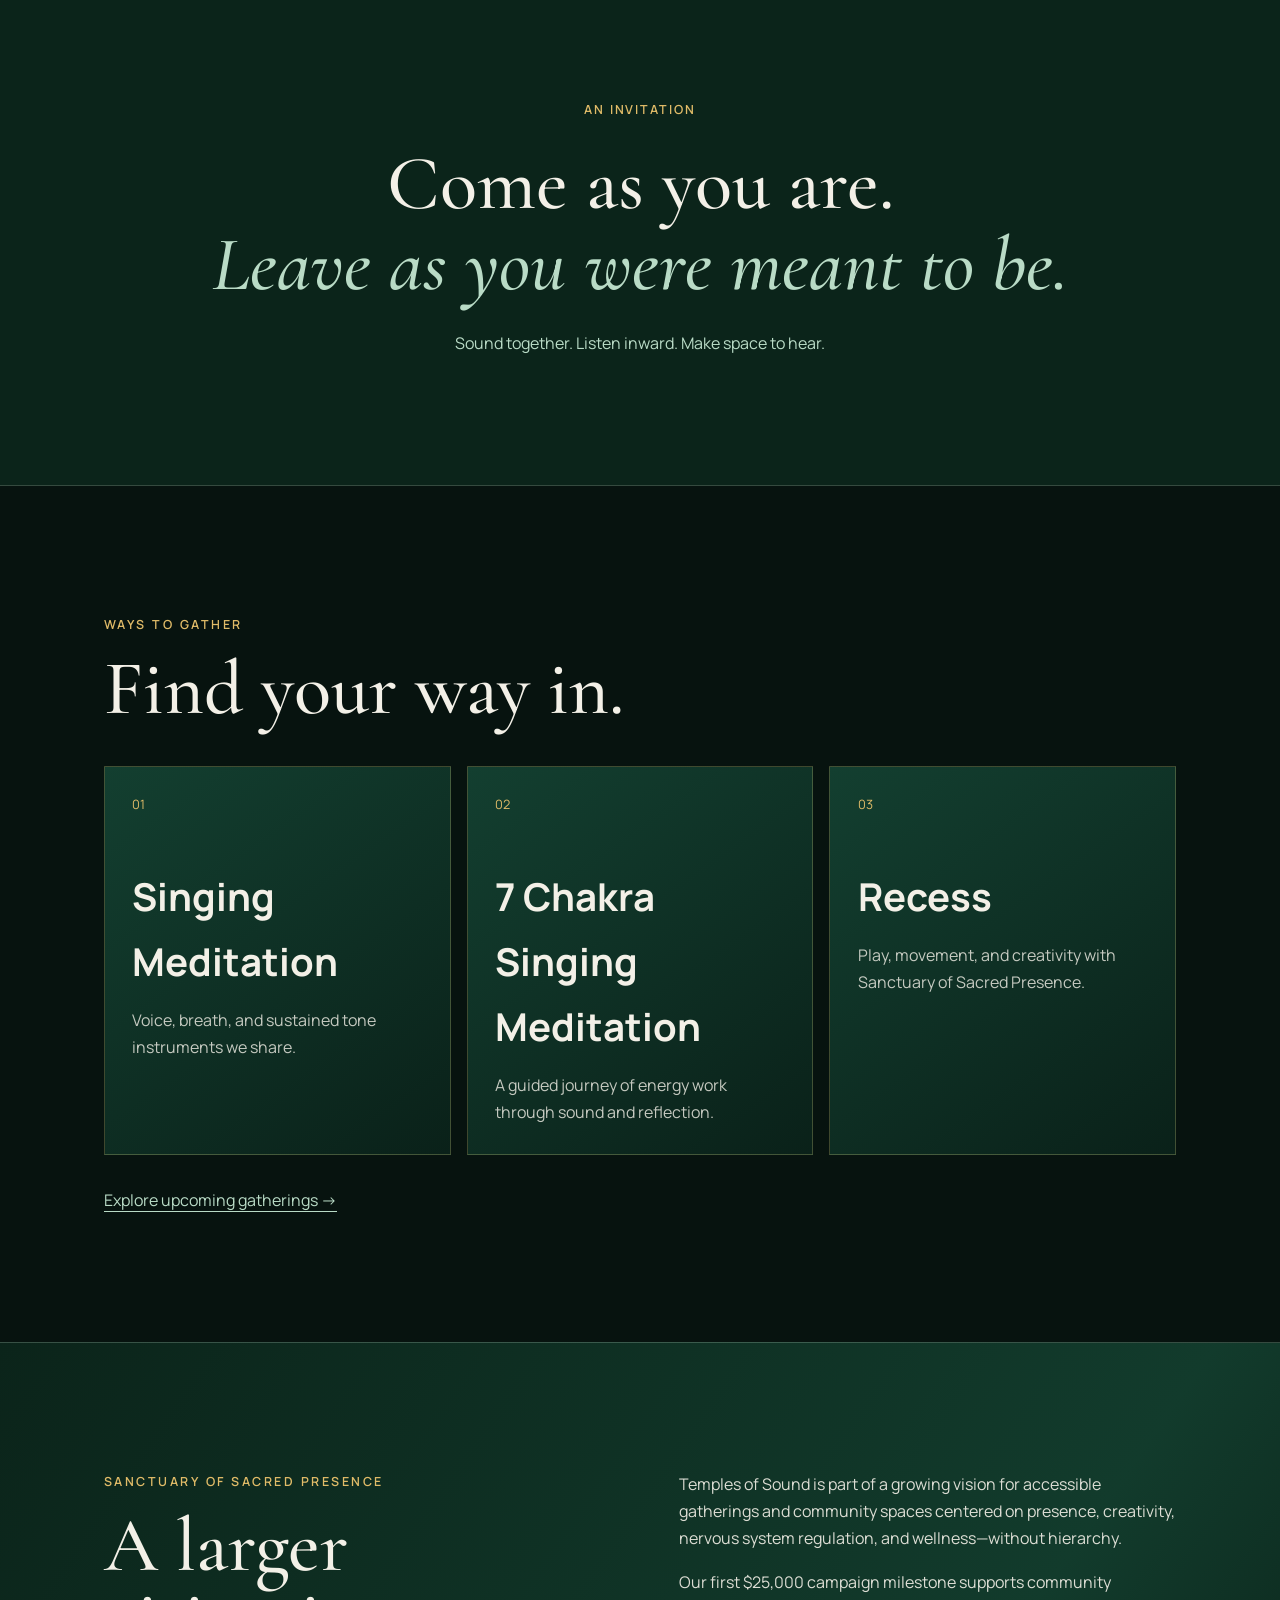
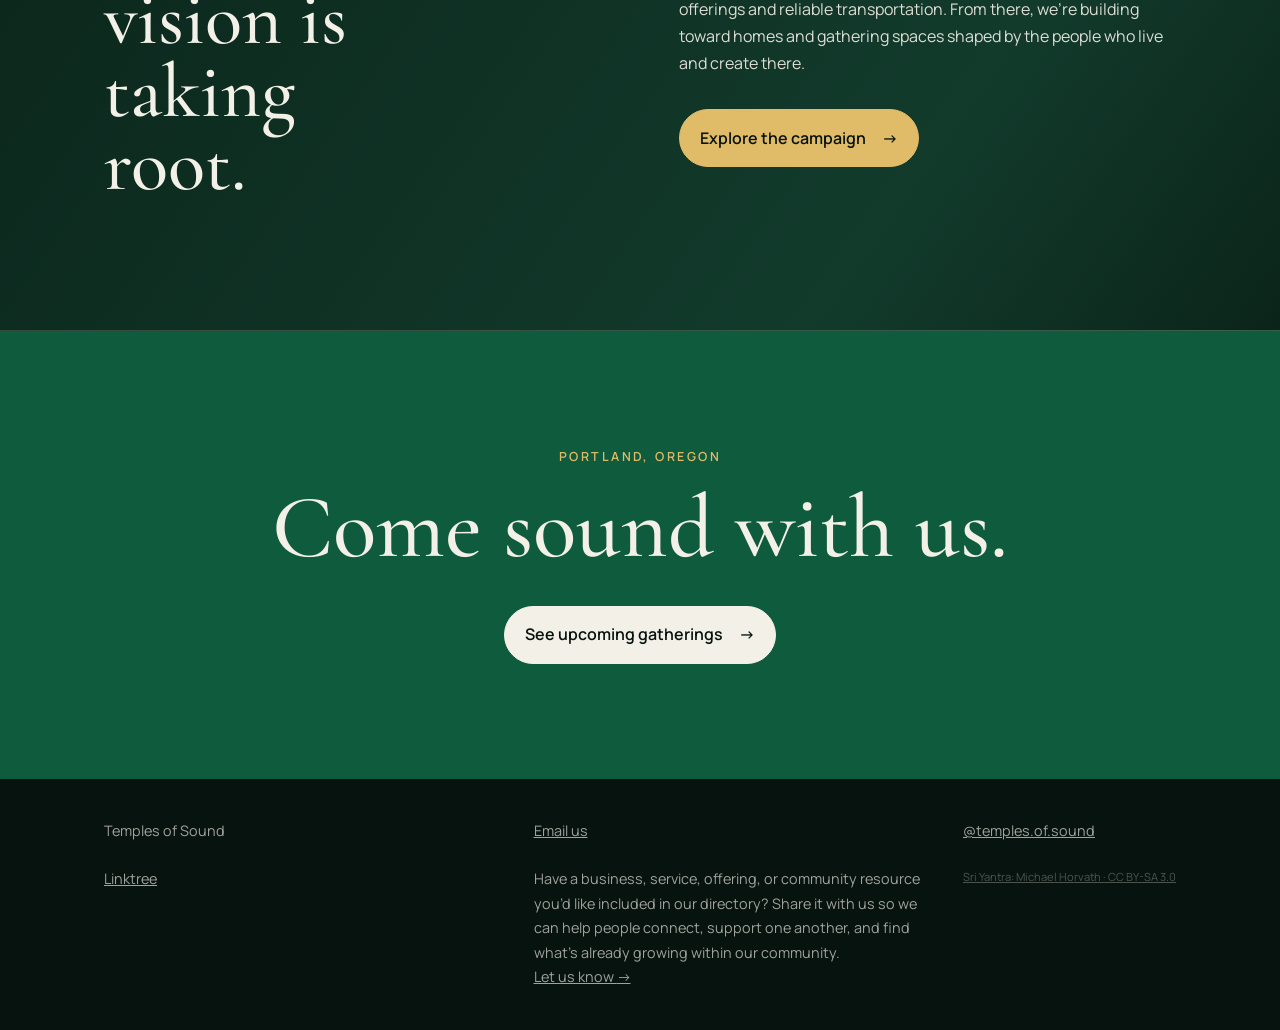
==== commit a7643fda: "Add community directory invitation to footer" ====
--- a/index.html
+++ b/index.html
@@ -9,7 +9,7 @@
   <link rel="preconnect" href="https://fonts.googleapis.com">
   <link rel="preconnect" href="https://fonts.gstatic.com" crossorigin>
   <link href="https://fonts.googleapis.com/css2?family=Cormorant+Garamond:wght@500;600&family=Manrope:wght@400;500;600&display=swap" rel="stylesheet">
-  <link rel="stylesheet" href="home.css?v=8">
+  <link rel="stylesheet" href="home.css?v=9">
   <link rel="icon" type="image/svg+xml" href="data:image/svg+xml,%3Csvg xmlns='http://www.w3.org/2000/svg' viewBox='0 0 64 64'%3E%3Crect width='64' height='64' rx='32' fill='%2307130f'/%3E%3Cg fill='none' stroke='%23d9b968' stroke-width='2.5'%3E%3Cellipse cx='32' cy='30' rx='8' ry='21'/%3E%3Cellipse cx='32' cy='30' rx='8' ry='21' transform='rotate(45 32 30)'/%3E%3Cellipse cx='32' cy='30' rx='8' ry='21' transform='rotate(90 32 30)'/%3E%3Cellipse cx='32' cy='30' rx='8' ry='21' transform='rotate(135 32 30)'/%3E%3C/g%3E%3C/svg%3E">
 </head>
 <body>
@@ -95,6 +95,10 @@
     <a href="mailto:templesofsound.pdx@gmail.com">Email us</a>
     <a href="https://www.instagram.com/temples.of.sound/" target="_blank" rel="noopener noreferrer">@temples.of.sound</a>
     <a href="https://linktr.ee/templesofsound?utm_source=linktree_profile_share&ltsid=044fd541-209d-4eca-b68c-1b37d0deb558" target="_blank" rel="noopener noreferrer">Linktree</a>
+    <div class="directory-invite">
+      <p>Have a business, service, offering, or community resource you’d like included in our directory? Share it with us so we can help people connect, support one another, and find what’s already growing within our community.</p>
+      <a href="mailto:templesofsound.pdx@gmail.com?subject=Community%20Directory%20Submission">Let us know <span aria-hidden="true">→</span></a>
+    </div>
     <a class="art-credit" href="https://commons.wikimedia.org/wiki/File:SriYantra_monochrome.svg" target="_blank" rel="noopener noreferrer">Sri Yantra: Michael Horvath · CC BY-SA 3.0</a>
   </footer>
   <script src="/script.js?v=4"></script>
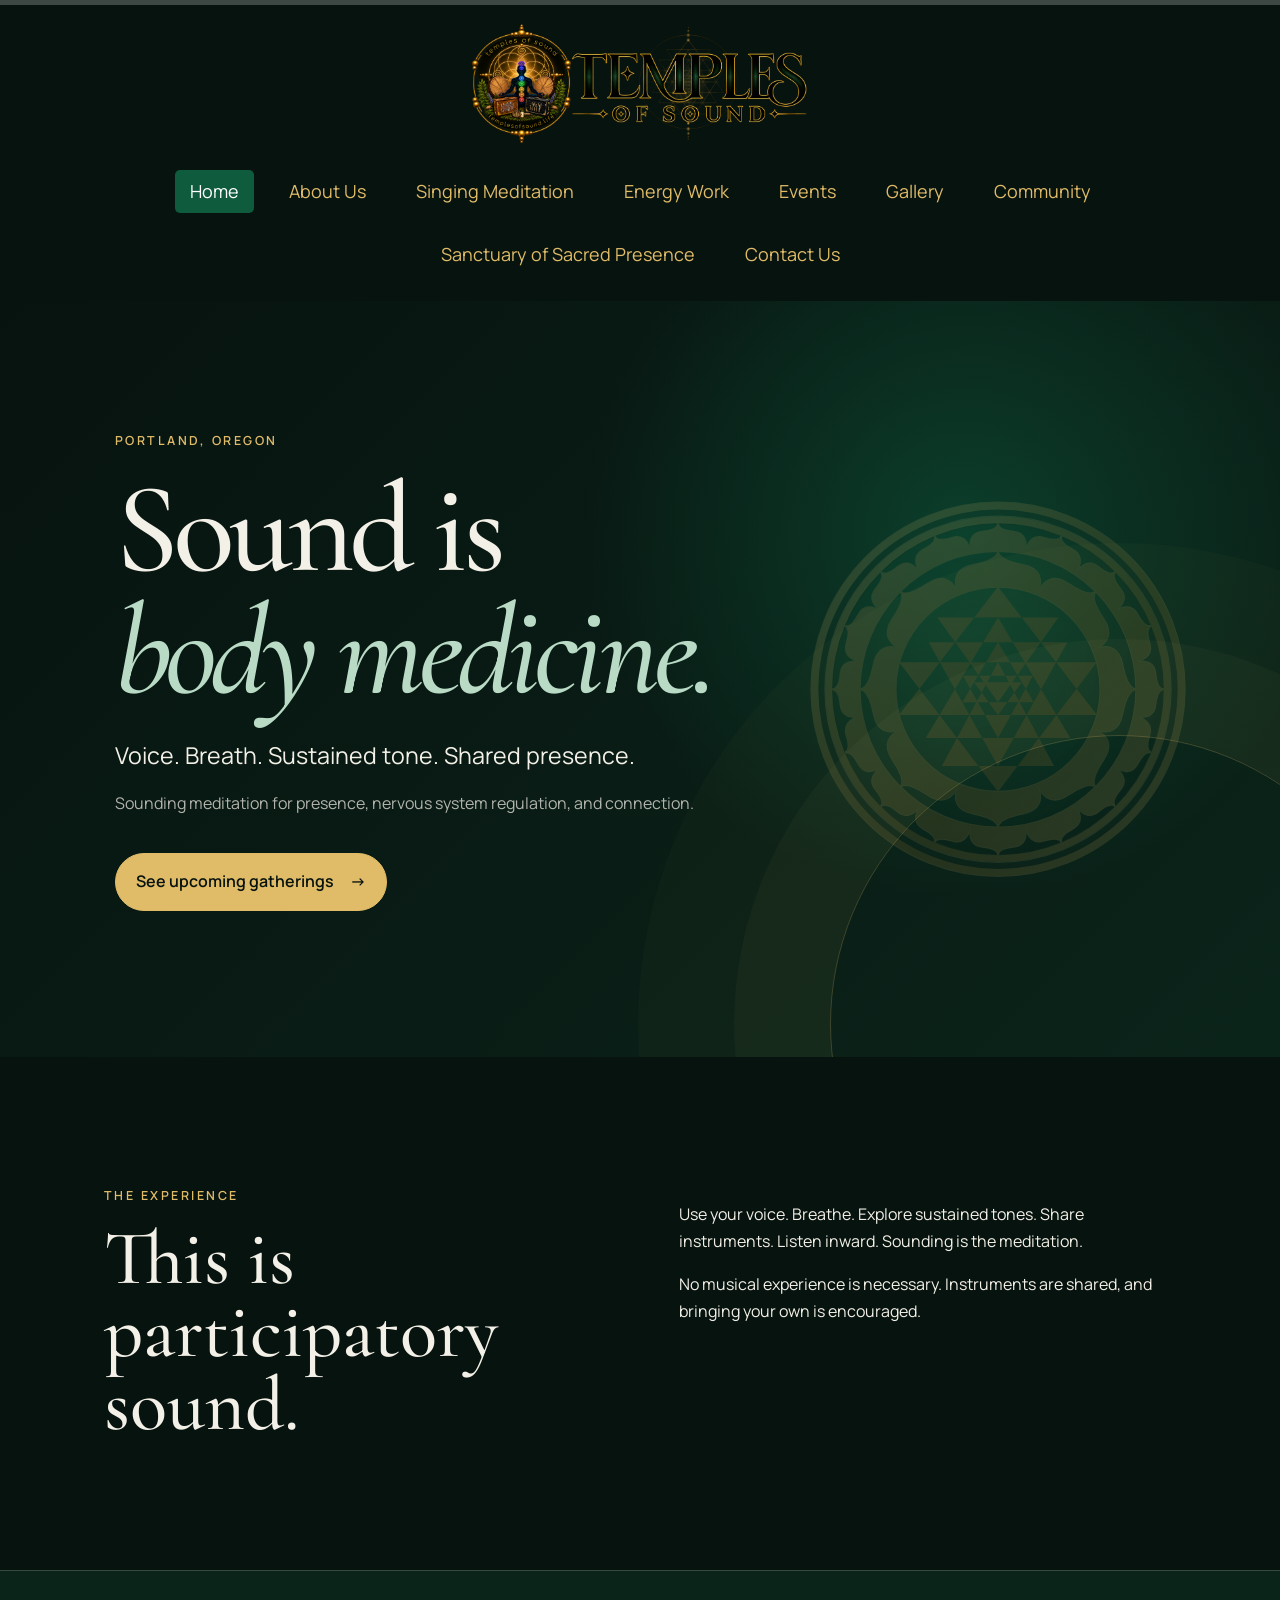
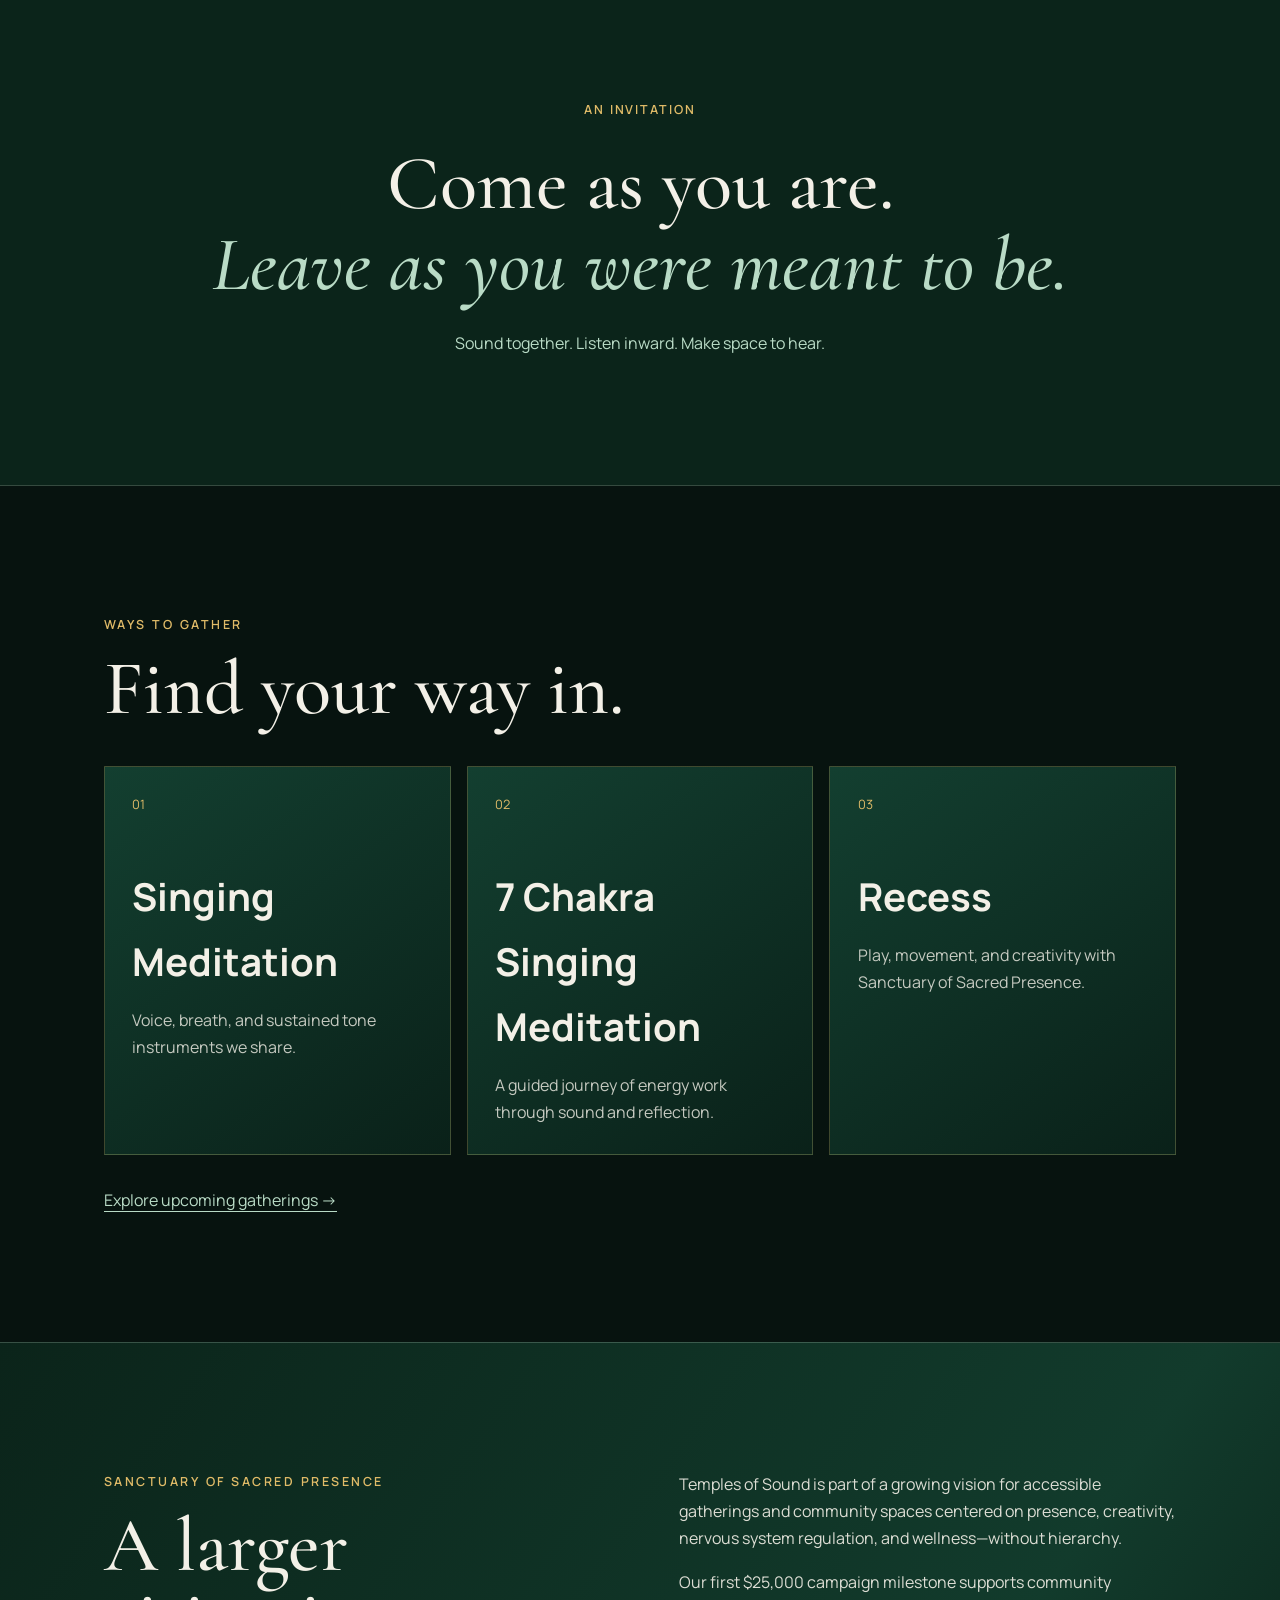
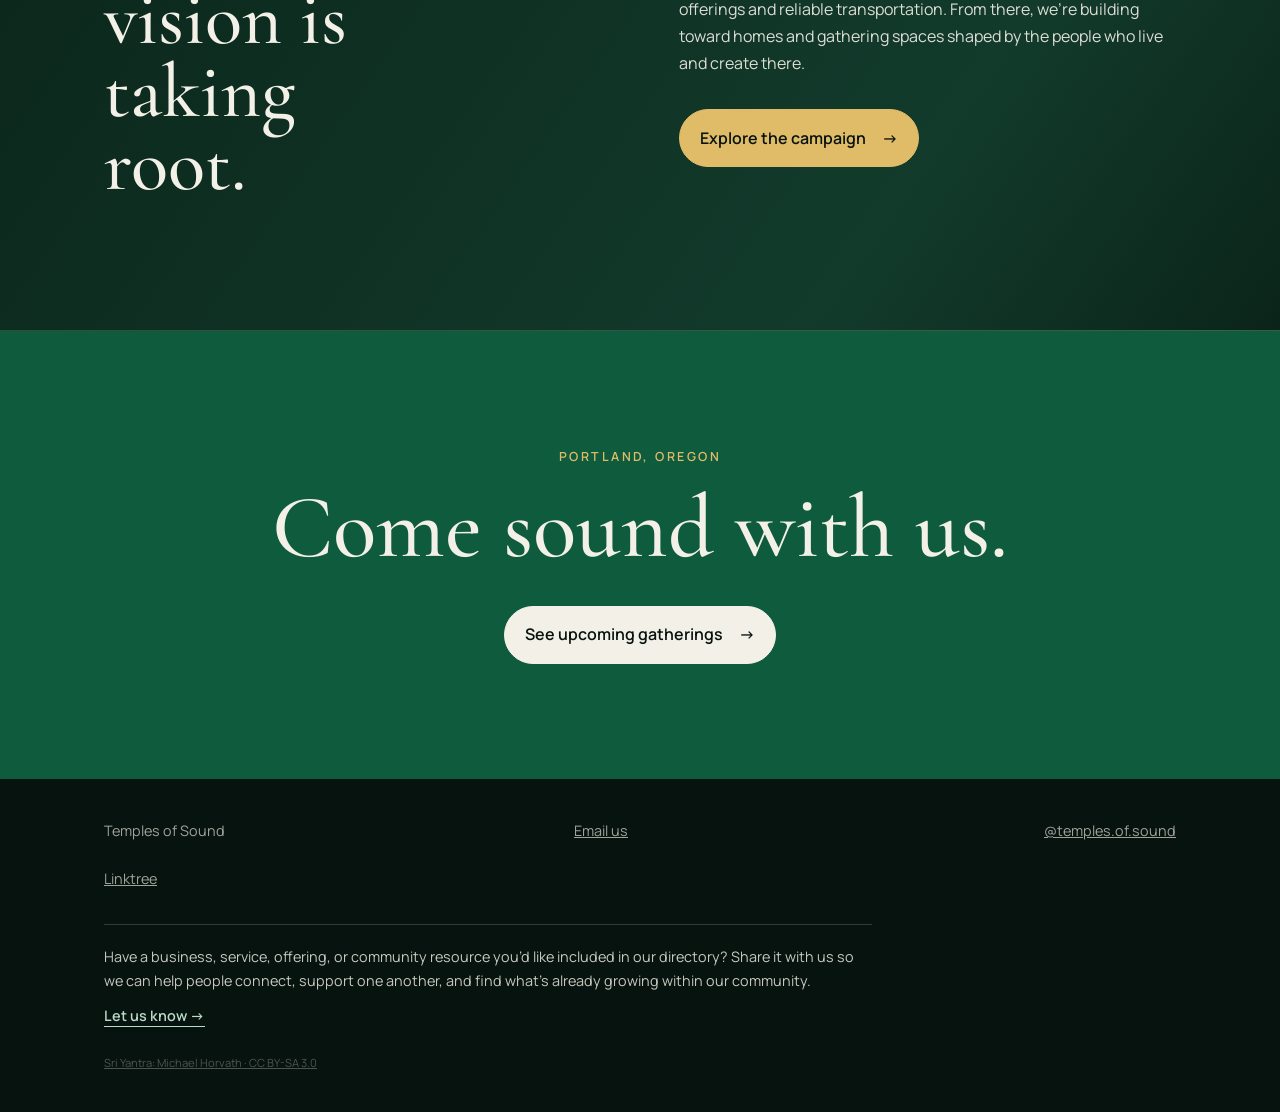
==== commit 89d01f31: "Add Sanctuary of Sacred Presence to site navigation" ====
--- a/index.html
+++ b/index.html
@@ -26,7 +26,8 @@
         <a href="/events.html">Events</a>
         <a href="/gallery.html">Gallery</a>
         <a href="/community.html">Community</a>
-        <a href="/contact.html">Contact Us</a>
+        <a href="https://sanctuaryofsacredpresence.com" target="_blank" rel="noopener noreferrer">Sanctuary of Sacred Presence</a>
+          <a href="/contact.html">Contact Us</a>
       </nav>
     </div>
   </header>
--- a/home.css
+++ b/home.css
@@ -211,6 +211,24 @@
 }
 
 footer p { margin: 0; }
+
+.directory-invite {
+  grid-column: 1 / -1;
+  max-width: 48rem;
+  margin-top: .5rem;
+  padding-top: 1.25rem;
+  border-top: 1px solid var(--line);
+  color: rgba(243, 240, 231, .82);
+}
+
+.directory-invite a {
+  display: inline-block;
+  margin-top: .65rem;
+  color: var(--mint);
+  font-weight: 600;
+  text-underline-offset: .3rem;
+}
+
 .art-credit { opacity: .45; font-size: .7rem; }
 
 @media (max-width: 720px) {
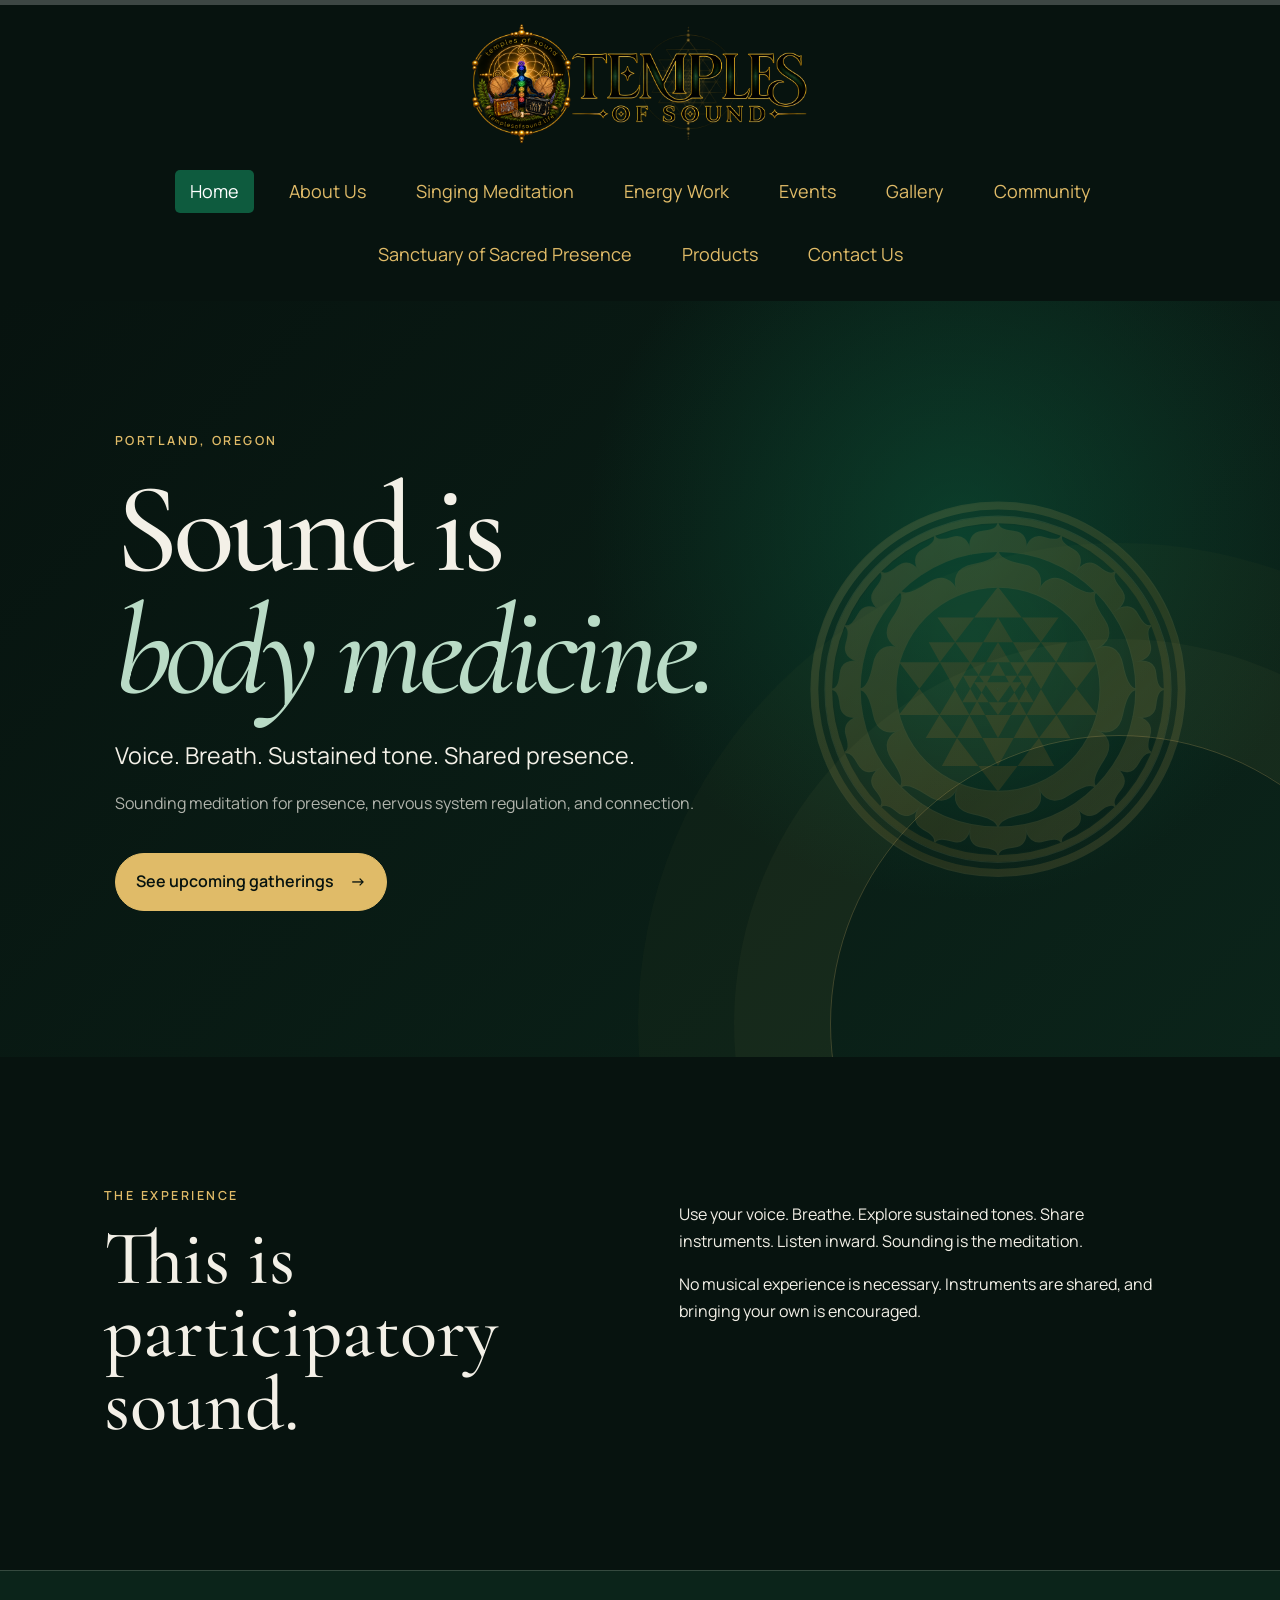
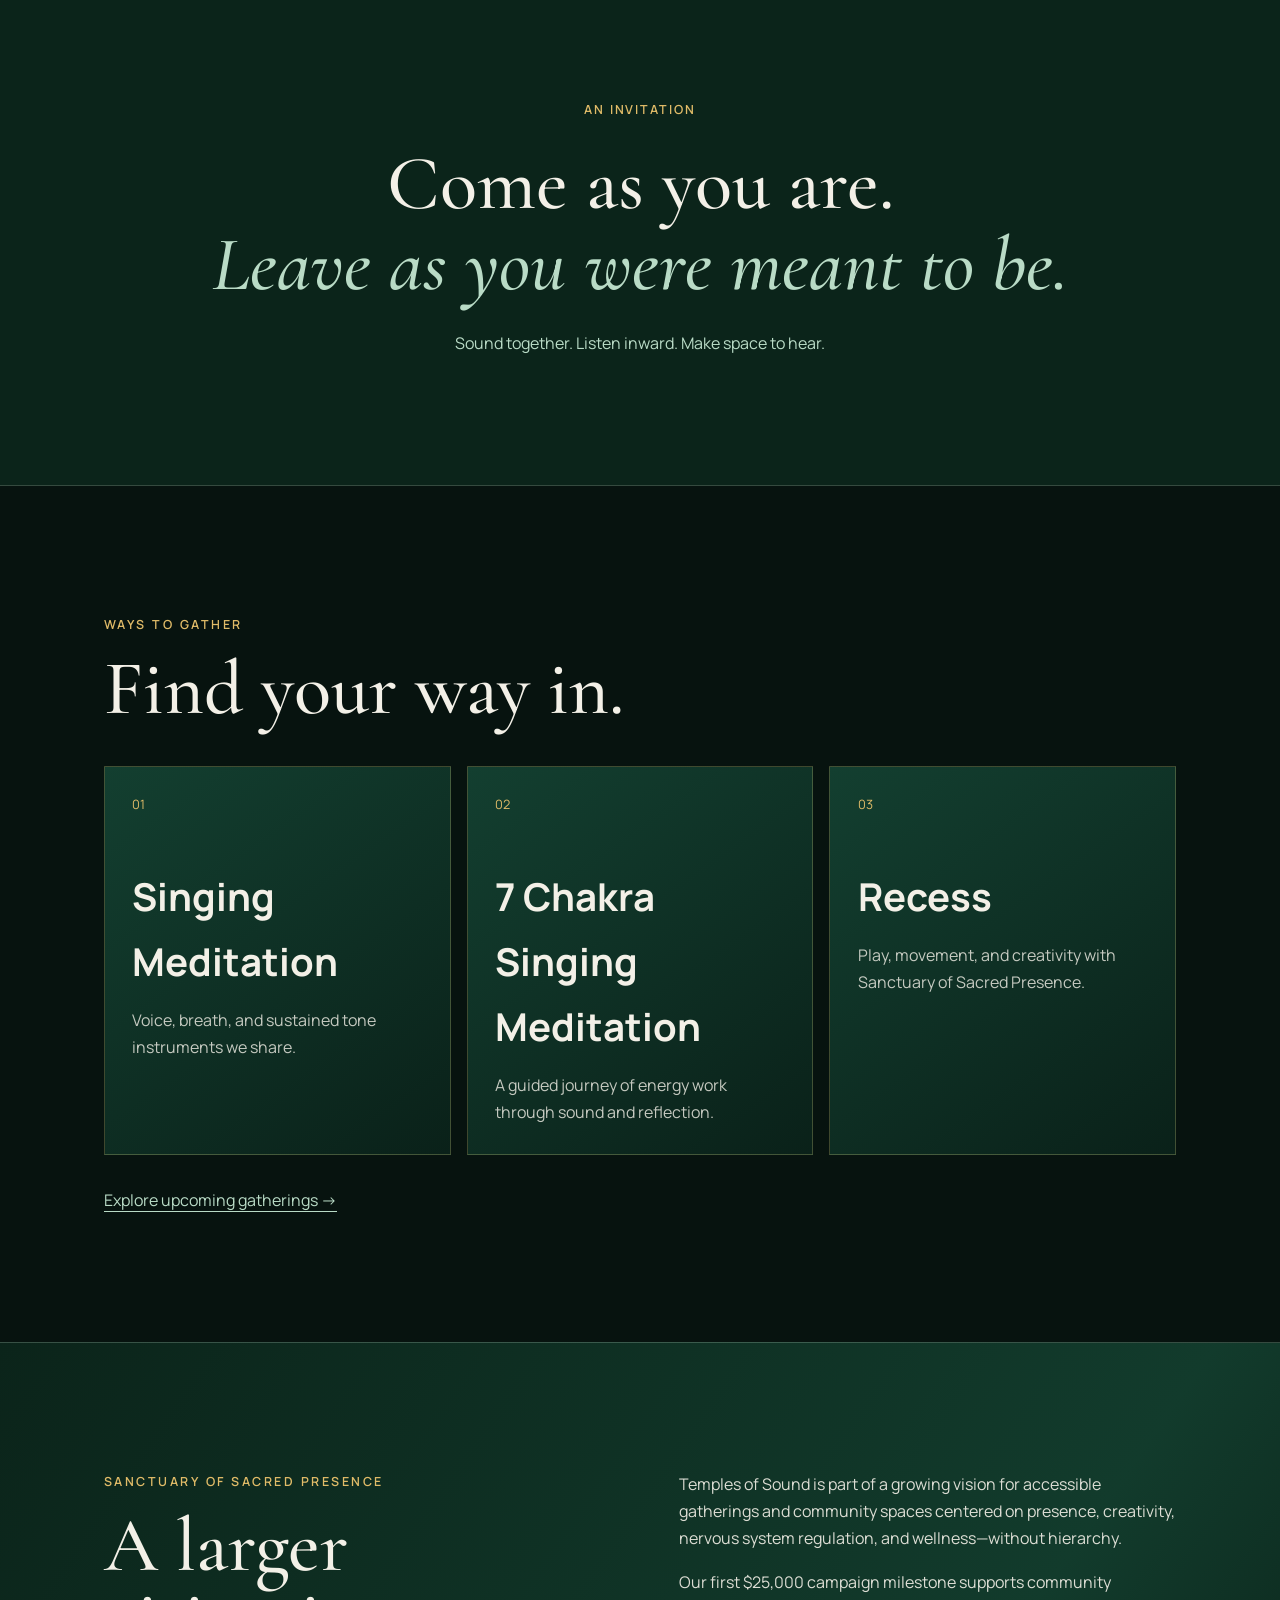
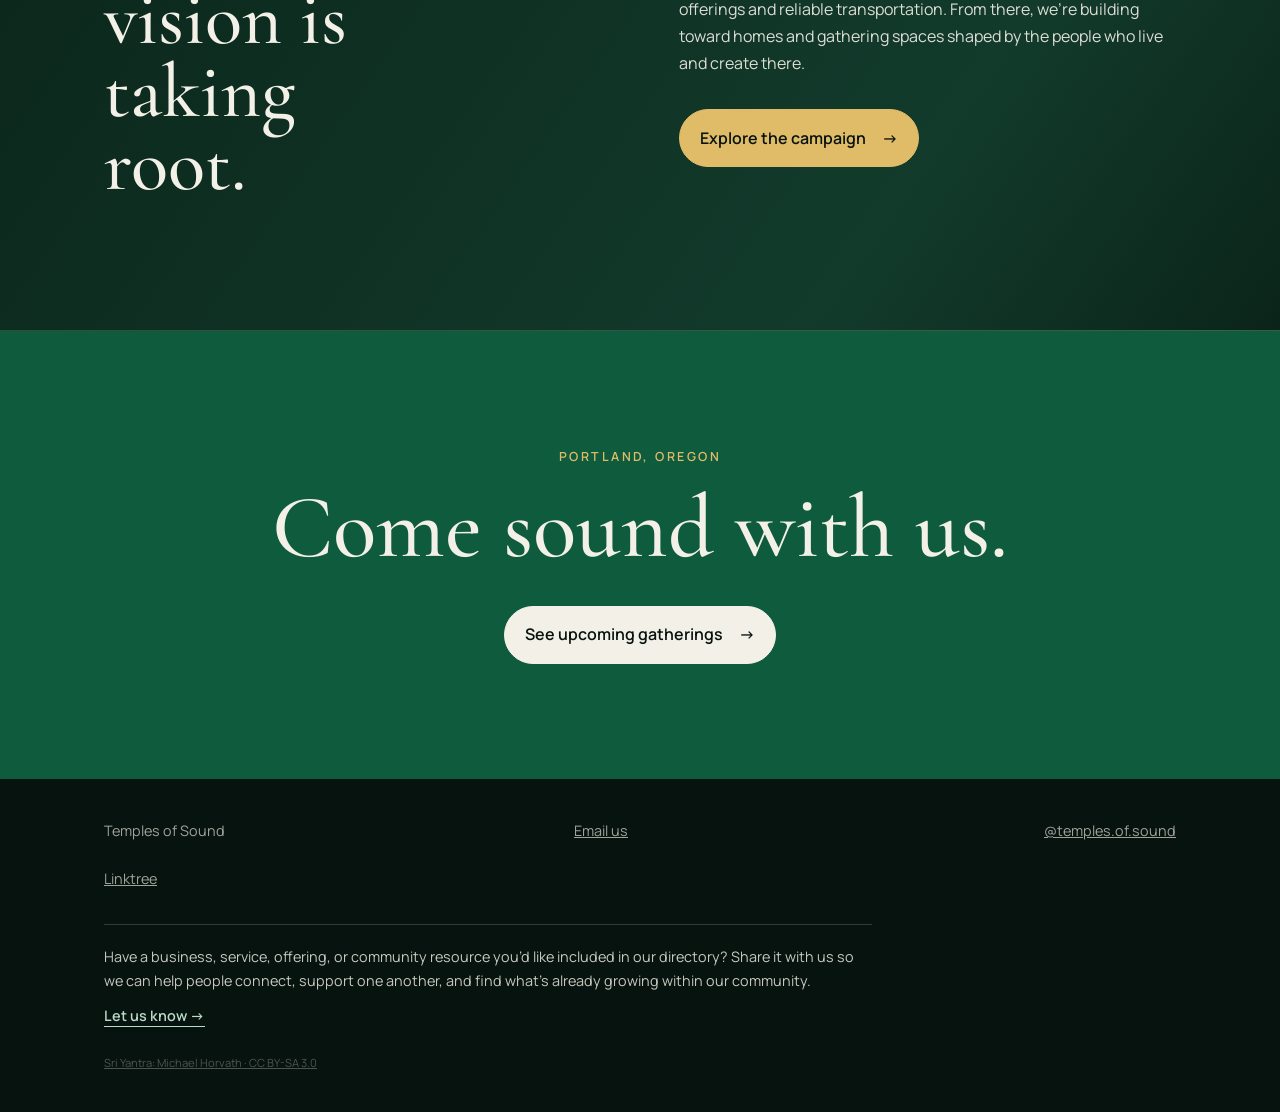
==== commit 765cc834: "Add Products to site navigation" ====
--- a/index.html
+++ b/index.html
@@ -27,7 +27,8 @@
         <a href="/gallery.html">Gallery</a>
         <a href="/community.html">Community</a>
         <a href="https://sanctuaryofsacredpresence.com" target="_blank" rel="noopener noreferrer">Sanctuary of Sacred Presence</a>
-          <a href="/contact.html">Contact Us</a>
+          <a href="/products.html">Products</a>
+        <a href="/contact.html">Contact Us</a>
       </nav>
     </div>
   </header>
